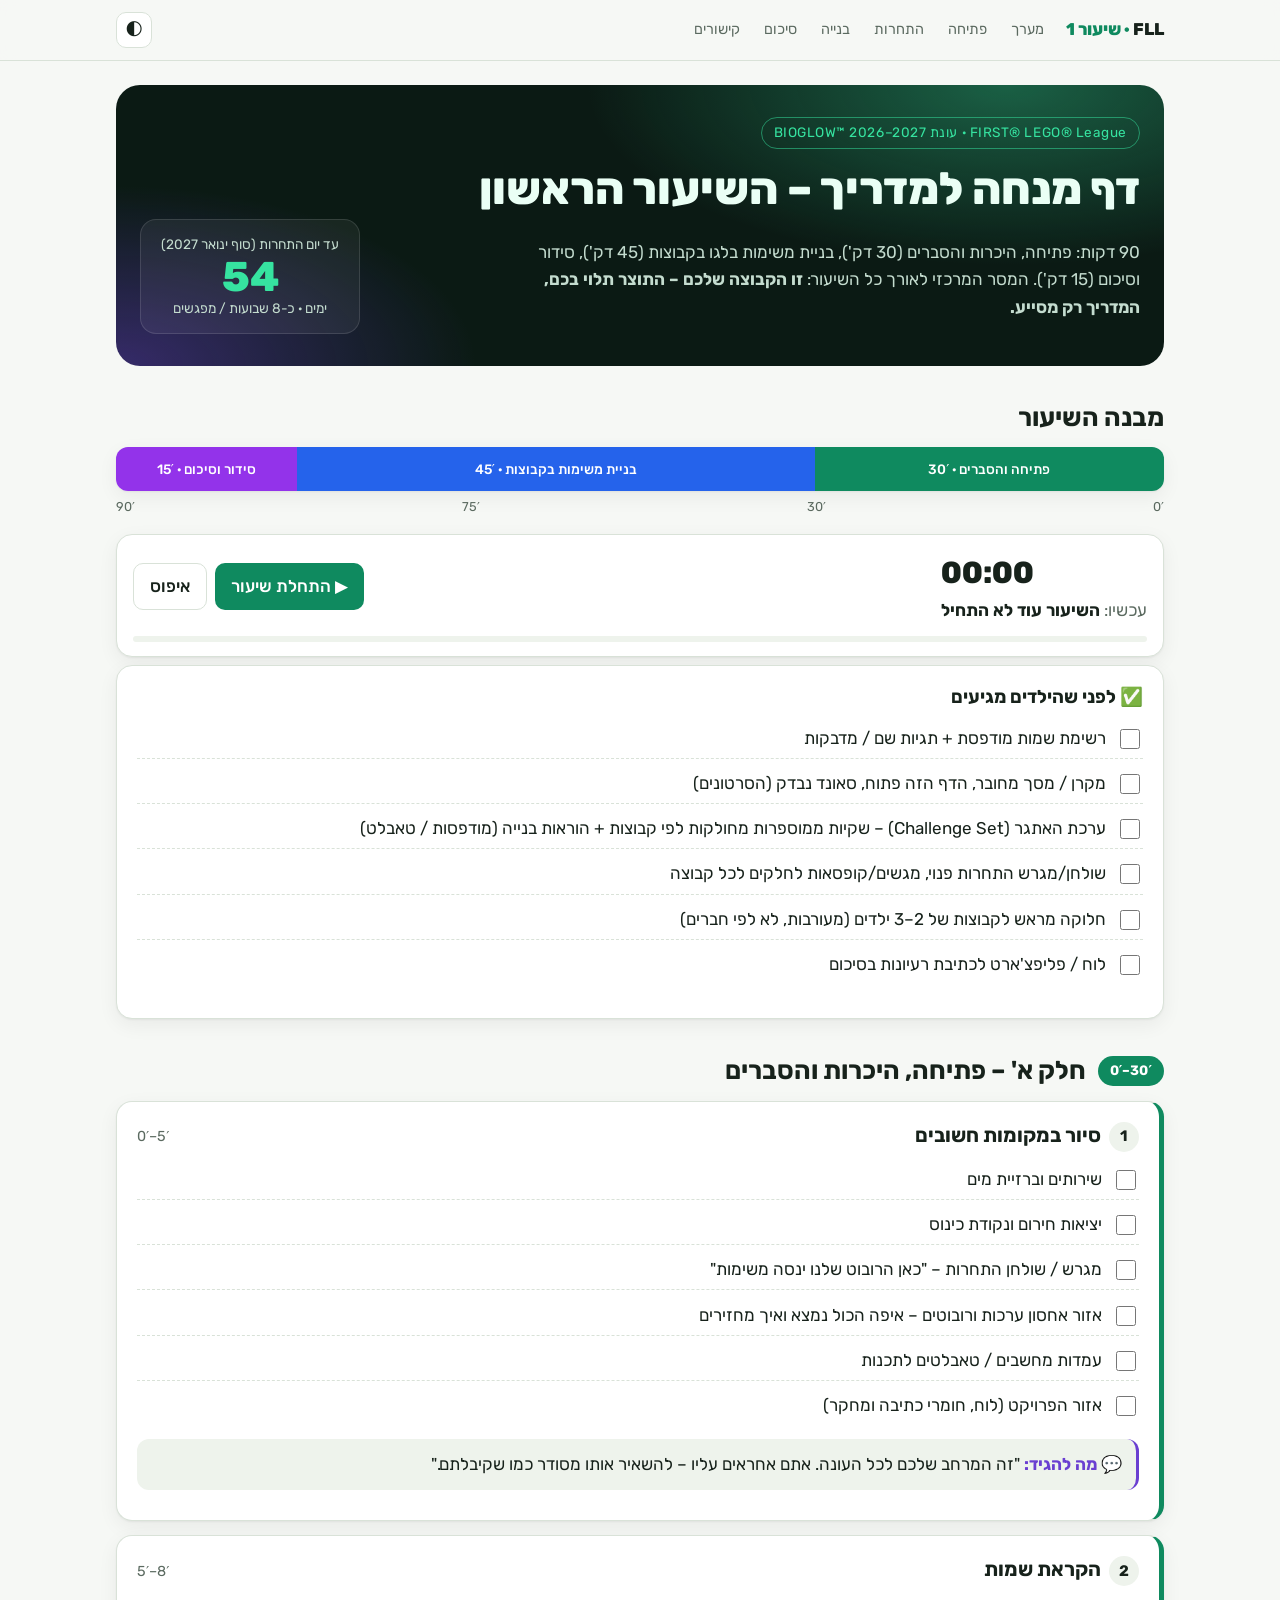
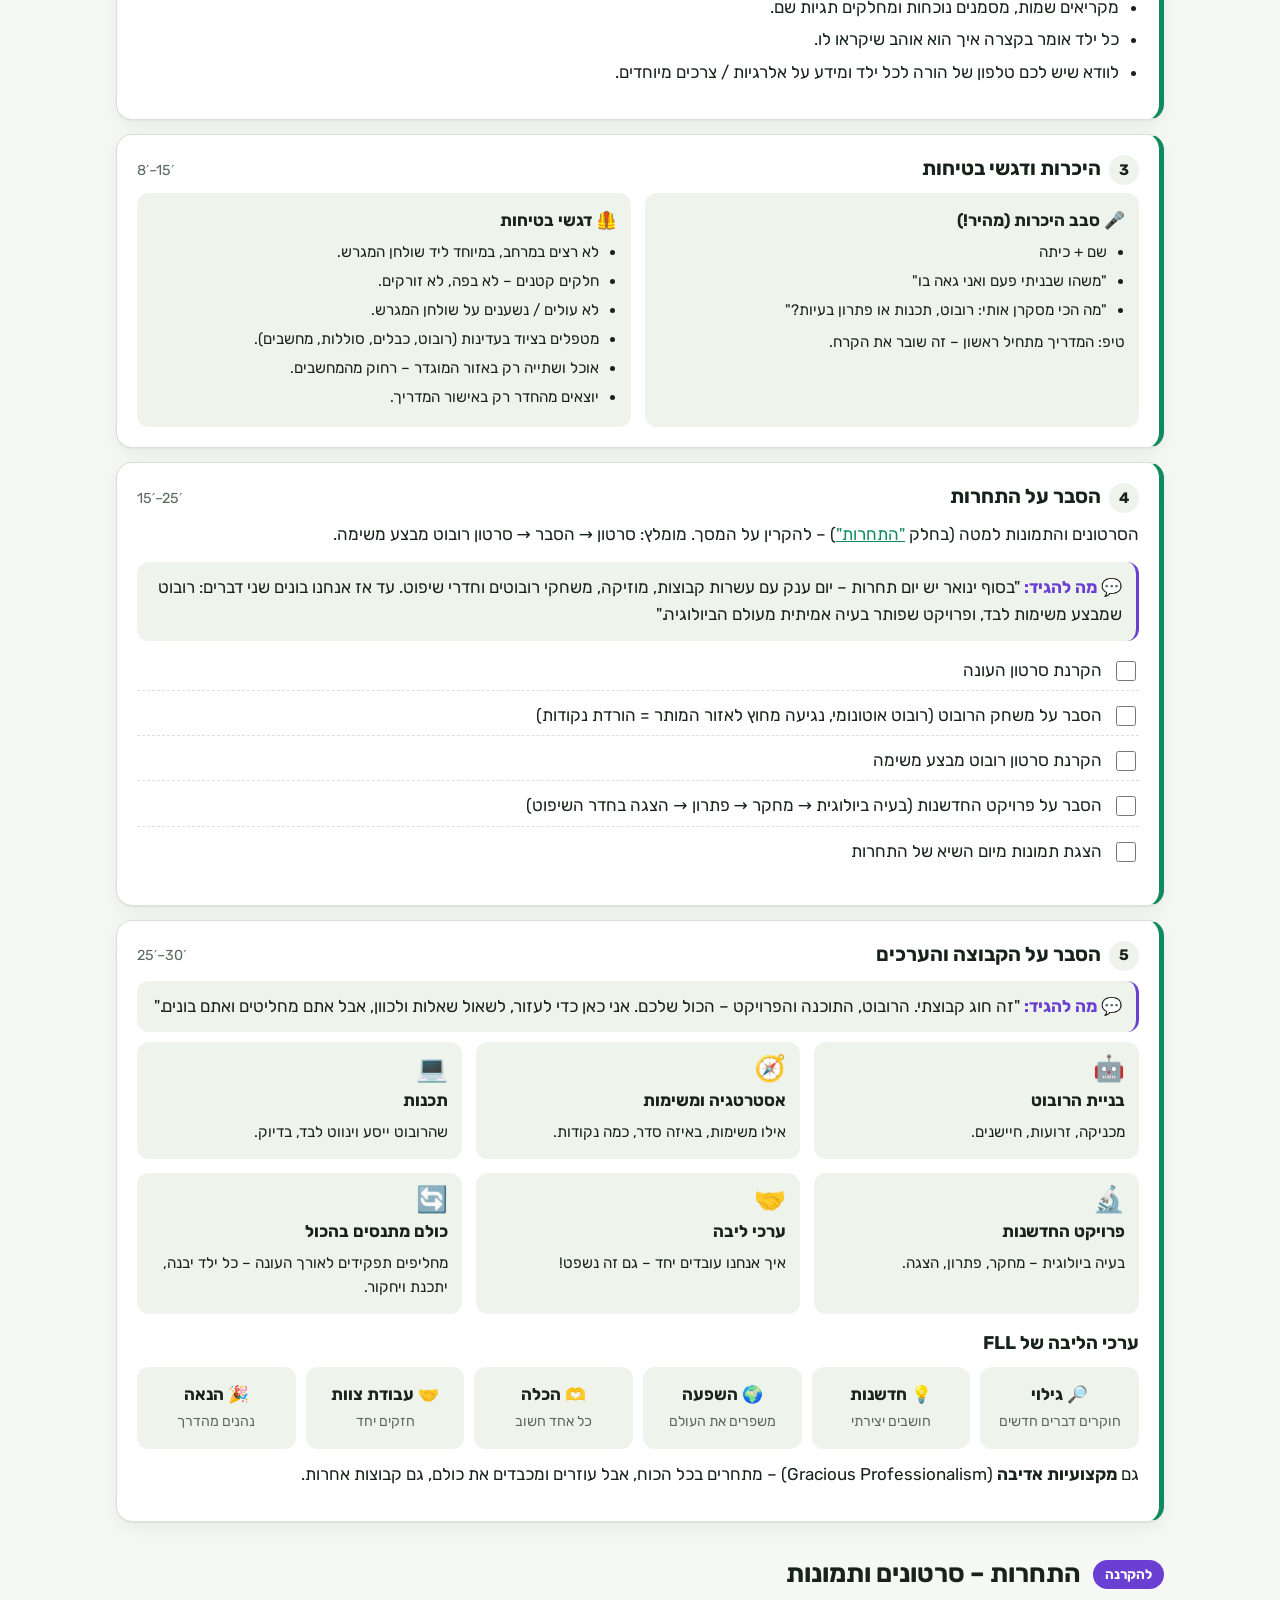
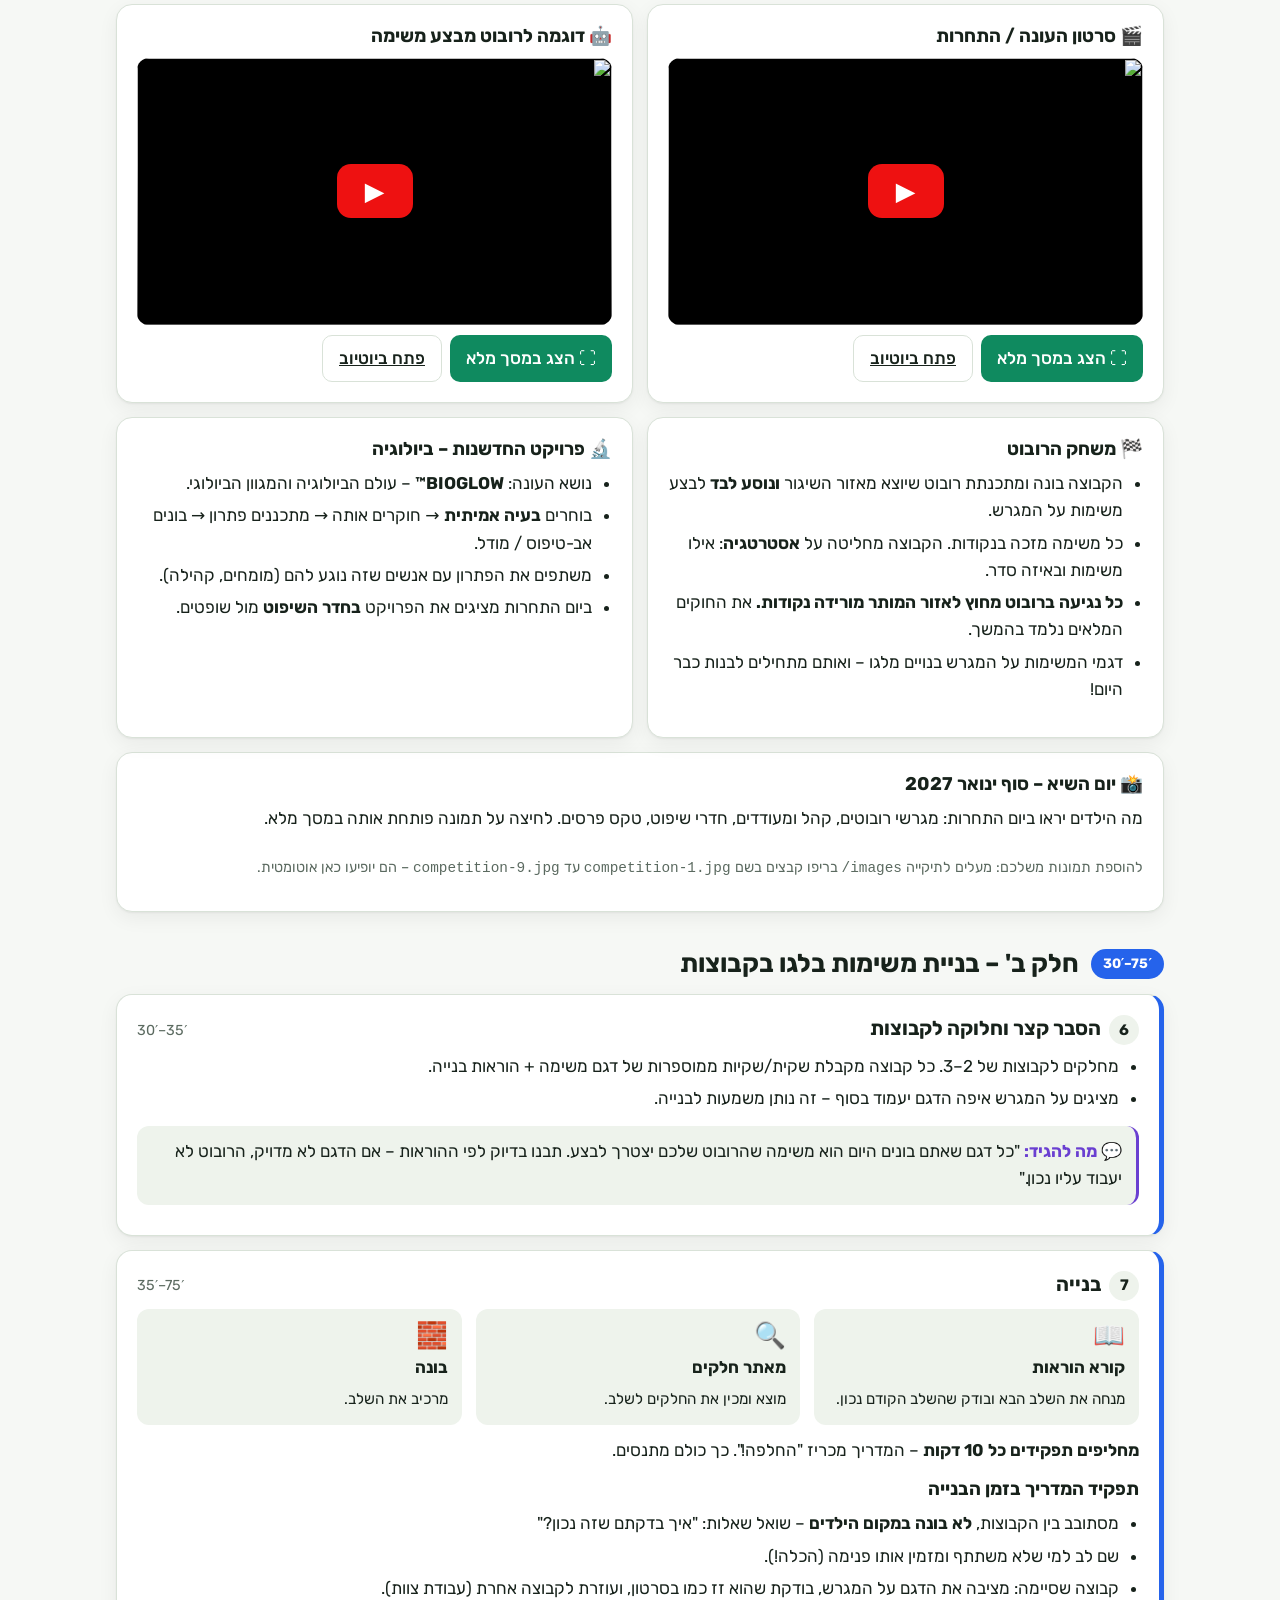
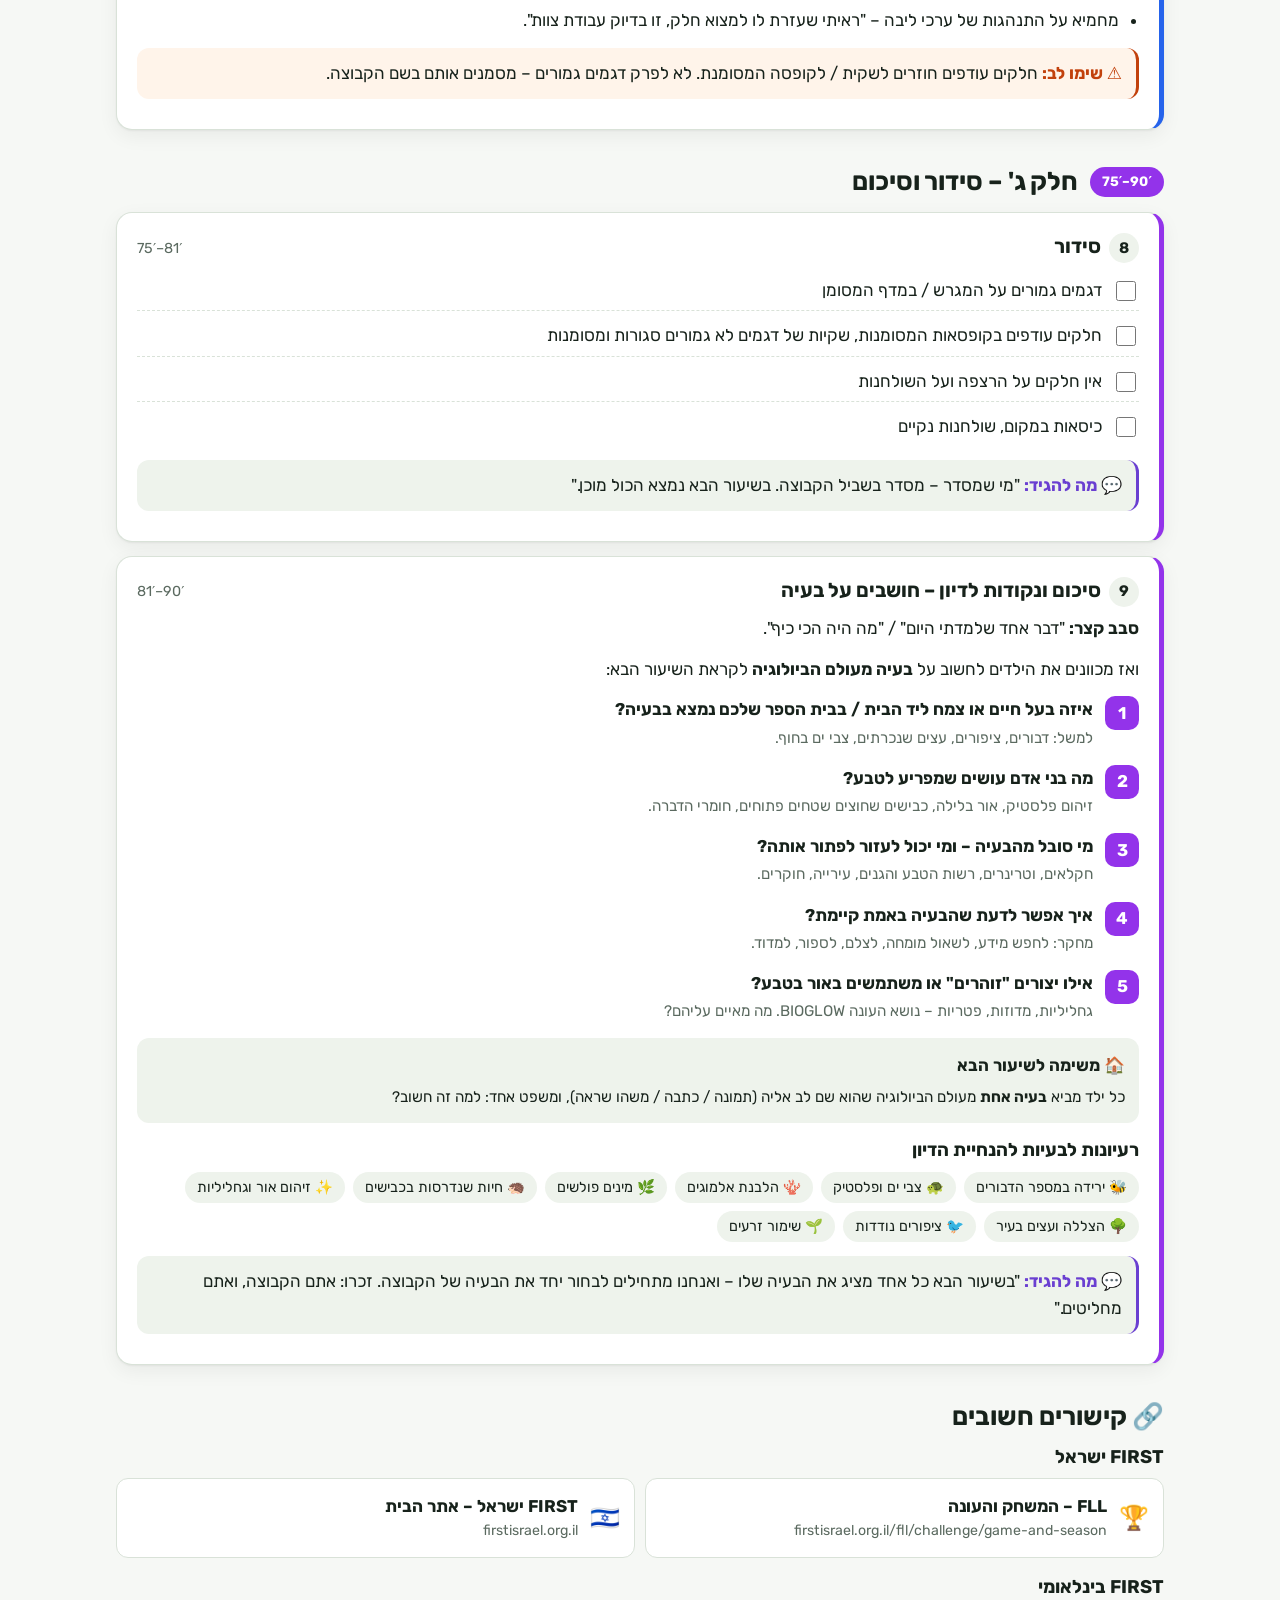
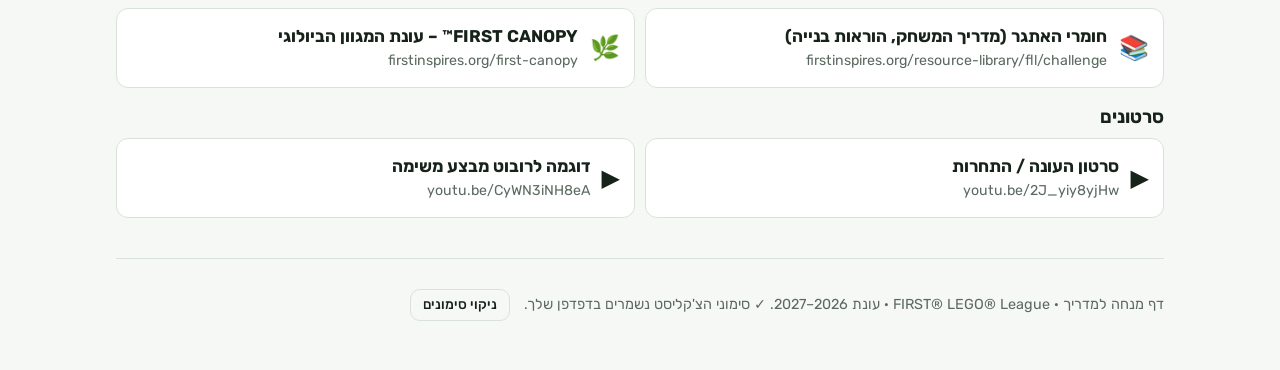
==== fll/index.html @ 1589bee2 "ייבוא fll-course לתיקייה fll/ (כולל ההיסטוריה)" ====
<!doctype html>
<html lang="he" dir="rtl">
<head>
<meta charset="utf-8">
<meta name="viewport" content="width=device-width, initial-scale=1">
<title>FLL – שיעור ראשון</title>
<meta name="description" content="דף מנחה למדריך לשיעור הראשון עם קבוצת FIRST LEGO League – עונת BIOGLOW">
<link rel="preconnect" href="https://fonts.googleapis.com">
<link rel="preconnect" href="https://fonts.gstatic.com" crossorigin>
<link href="https://fonts.googleapis.com/css2?family=Rubik:wght@400;500;700;800&display=swap" rel="stylesheet">
<style>
  :root {
    --bg: #f6f8f5;
    --surface: #ffffff;
    --surface-2: #eef3ec;
    --text: #17221b;
    --muted: #5b6a60;
    --line: #d9e2d8;
    --accent: #0f8a5f;
    --accent-2: #6a3fd1;
    --glow: #36e3a0;
    --warn: #c2410c;
    --warn-bg: #fff4ea;
    --s1: #0f8a5f;   /* פתיחה */
    --s2: #2563eb;   /* בנייה */
    --s3: #9333ea;   /* סיכום */
    --shadow: 0 1px 2px rgba(0,0,0,.05), 0 6px 20px rgba(0,0,0,.06);
    --radius: 16px;
  }
  @media (prefers-color-scheme: dark) {
    :root:not([data-theme="light"]) {
      --bg: #0d1411; --surface: #141d18; --surface-2: #1b2620; --text: #e7efe9;
      --muted: #9fb0a5; --line: #26332c; --accent: #34d399; --accent-2: #a78bfa;
      --warn: #fb923c; --warn-bg: #2a1b10; --s1: #34d399; --s2: #60a5fa; --s3: #c084fc;
      --shadow: 0 1px 2px rgba(0,0,0,.4), 0 6px 20px rgba(0,0,0,.3);
    }
  }
  :root[data-theme="dark"] {
    --bg: #0d1411; --surface: #141d18; --surface-2: #1b2620; --text: #e7efe9;
    --muted: #9fb0a5; --line: #26332c; --accent: #34d399; --accent-2: #a78bfa;
    --warn: #fb923c; --warn-bg: #2a1b10; --s1: #34d399; --s2: #60a5fa; --s3: #c084fc;
    --shadow: 0 1px 2px rgba(0,0,0,.4), 0 6px 20px rgba(0,0,0,.3);
  }

  * { box-sizing: border-box; }
  html { scroll-behavior: smooth; scroll-padding-top: 76px; }
  body {
    margin: 0; background: var(--bg); color: var(--text);
    font-family: "Rubik", system-ui, -apple-system, "Segoe UI", Arial, sans-serif;
    font-size: 17px; line-height: 1.6;
  }
  a { color: var(--accent); }
  h1, h2, h3 { line-height: 1.25; margin: 0 0 .5em; }
  h2 { font-size: 1.6rem; }
  h3 { font-size: 1.15rem; }
  p { margin: 0 0 .8em; }
  ul { margin: 0 0 .8em; padding-inline-start: 1.2em; }
  li { margin-bottom: .3em; }

  .wrap { max-width: 1080px; margin: 0 auto; padding: 0 16px; }

  /* top bar */
  .topbar {
    position: sticky; top: 0; z-index: 20; background: color-mix(in srgb, var(--bg) 88%, transparent);
    backdrop-filter: blur(8px); border-bottom: 1px solid var(--line);
  }
  .topbar .wrap { display: flex; align-items: center; gap: 12px; height: 60px; }
  .brand { font-weight: 800; white-space: nowrap; }
  .brand span { color: var(--accent); }
  .nav { display: flex; gap: 4px; overflow-x: auto; flex: 1; scrollbar-width: none; }
  .nav::-webkit-scrollbar { display: none; }
  .nav a {
    text-decoration: none; color: var(--muted); padding: 6px 10px; border-radius: 999px;
    font-size: .9rem; white-space: nowrap;
  }
  .nav a:hover { background: var(--surface-2); color: var(--text); }
  .icon-btn {
    border: 1px solid var(--line); background: var(--surface); color: var(--text);
    border-radius: 10px; height: 36px; min-width: 36px; cursor: pointer; font: inherit;
  }

  /* hero */
  .hero {
    margin: 24px 0; padding: 32px 24px; border-radius: 24px; color: #eafff5;
    background:
      radial-gradient(700px 300px at 85% 0%, rgba(54,227,160,.35), transparent 60%),
      radial-gradient(600px 300px at 0% 100%, rgba(106,63,209,.45), transparent 60%),
      #0b1a14;
    position: relative; overflow: hidden;
  }
  .hero h1 { font-size: clamp(1.8rem, 5vw, 2.8rem); font-weight: 800; }
  .hero .tag {
    display: inline-block; font-size: .85rem; letter-spacing: .04em; padding: 4px 12px;
    border: 1px solid rgba(54,227,160,.5); border-radius: 999px; color: var(--glow); margin-bottom: 12px;
  }
  .hero p { color: #c4dccf; max-width: 640px; }
  .hero-grid { display: grid; grid-template-columns: 1fr auto; gap: 24px; align-items: end; }
  .countdown {
    background: rgba(255,255,255,.06); border: 1px solid rgba(255,255,255,.12); border-radius: 16px;
    padding: 14px 18px; text-align: center; min-width: 220px;
  }
  .countdown .num { font-size: 2.6rem; font-weight: 800; color: var(--glow); line-height: 1; }
  .countdown .lbl { font-size: .85rem; color: #c4dccf; }
  @media (max-width: 720px) { .hero-grid { grid-template-columns: 1fr; } .countdown { min-width: 0; } }

  /* timeline bar */
  .timeline { display: flex; height: 44px; border-radius: 12px; overflow: hidden; margin: 8px 0 6px; box-shadow: var(--shadow); }
  .timeline a {
    display: flex; align-items: center; justify-content: center; color: #fff; text-decoration: none;
    font-size: .85rem; font-weight: 500; padding: 0 6px; text-align: center; line-height: 1.2;
  }
  .timeline .t1 { flex: 30; background: var(--s1); }
  .timeline .t2 { flex: 45; background: var(--s2); }
  .timeline .t3 { flex: 15; background: var(--s3); }
  :root[data-theme="dark"] .timeline a, :root:not([data-theme="light"]) .timeline a { color: #fff; }
  @media (prefers-color-scheme: dark) { :root:not([data-theme="light"]) .timeline a { color: #0d1411; } }
  :root[data-theme="dark"] .timeline a { color: #0d1411; }
  .ticks { display: flex; justify-content: space-between; color: var(--muted); font-size: .8rem; direction: rtl; }

  /* lesson clock */
  .clock {
    display: flex; flex-wrap: wrap; gap: 12px; align-items: center; justify-content: space-between;
    background: var(--surface); border: 1px solid var(--line); border-radius: var(--radius);
    padding: 14px 16px; margin: 16px 0 8px; box-shadow: var(--shadow);
  }
  .clock .time { font-variant-numeric: tabular-nums; font-size: 1.9rem; font-weight: 800; direction: ltr; }
  .clock .now { color: var(--muted); }
  .clock .now b { color: var(--text); }
  .btn {
    border: 0; border-radius: 10px; padding: 9px 16px; font: inherit; font-weight: 500; cursor: pointer;
    background: var(--accent); color: #fff;
  }
  @media (prefers-color-scheme: dark) { :root:not([data-theme="light"]) .btn { color: #0d1411; } }
  :root[data-theme="dark"] .btn { color: #0d1411; }
  .btn.ghost { background: transparent; color: var(--text); border: 1px solid var(--line); }
  .progress { height: 6px; background: var(--surface-2); border-radius: 99px; overflow: hidden; width: 100%; }
  .progress > div { height: 100%; width: 0; background: linear-gradient(90deg, var(--s3), var(--s2), var(--s1)); transition: width .5s; }

  /* sections */
  section.block { margin: 36px 0; }
  .phase-head { display: flex; align-items: center; gap: 12px; margin-bottom: 14px; flex-wrap: wrap; }
  .phase-head .pill {
    font-weight: 700; font-size: .85rem; padding: 4px 12px; border-radius: 999px; color: #fff; direction: ltr;
  }
  @media (prefers-color-scheme: dark) { :root:not([data-theme="light"]) .phase-head .pill { color: #0d1411; } }
  :root[data-theme="dark"] .phase-head .pill { color: #0d1411; }
  .phase-head h2 { margin: 0; }

  .card {
    background: var(--surface); border: 1px solid var(--line); border-radius: var(--radius);
    padding: 20px; box-shadow: var(--shadow); margin-bottom: 14px;
  }
  .step { border-inline-start: 5px solid var(--s1); }
  .step.build { border-inline-start-color: var(--s2); }
  .step.wrapup { border-inline-start-color: var(--s3); }
  .step-head { display: flex; gap: 12px; align-items: baseline; justify-content: space-between; flex-wrap: wrap; margin-bottom: 8px; }
  .step-head h3 { margin: 0; font-size: 1.25rem; }
  .step-num {
    display: inline-flex; width: 30px; height: 30px; border-radius: 50%; align-items: center; justify-content: center;
    background: var(--surface-2); font-weight: 700; margin-inline-end: 8px; font-size: .95rem;
  }
  .when { color: var(--muted); font-size: .9rem; white-space: nowrap; direction: ltr; }
  .say {
    background: var(--surface-2); border-radius: 12px; padding: 12px 14px; margin: 10px 0;
    border-inline-start: 3px solid var(--accent-2);
  }
  .say::before { content: "💬 מה להגיד: "; font-weight: 700; color: var(--accent-2); }
  .warn {
    background: var(--warn-bg); border-radius: 12px; padding: 12px 14px; margin: 10px 0;
    border-inline-start: 3px solid var(--warn);
  }
  .warn strong { color: var(--warn); }

  /* checklist */
  .check { list-style: none; padding: 0; }
  .check li { display: flex; gap: 10px; align-items: flex-start; padding: 6px 0; border-bottom: 1px dashed var(--line); }
  .check li:last-child { border-bottom: 0; }
  .check input { width: 20px; height: 20px; margin-top: 4px; accent-color: var(--accent); flex-shrink: 0; cursor: pointer; }
  .check label { cursor: pointer; }
  .check input:checked + label { color: var(--muted); text-decoration: line-through; }

  .grid2 { display: grid; grid-template-columns: repeat(2, 1fr); gap: 14px; }
  .grid3 { display: grid; grid-template-columns: repeat(3, 1fr); gap: 14px; }
  @media (max-width: 820px) { .grid3 { grid-template-columns: repeat(2, 1fr); } }
  @media (max-width: 620px) { .grid2, .grid3 { grid-template-columns: 1fr; } }

  .mini { background: var(--surface-2); border-radius: 12px; padding: 14px; }
  .mini h4 { margin: 0 0 6px; font-size: 1.05rem; }
  .mini p, .mini ul { margin: 0; font-size: .95rem; }
  .emoji { font-size: 1.6rem; line-height: 1; display: block; margin-bottom: 6px; }

  /* values */
  .values { display: grid; grid-template-columns: repeat(6, 1fr); gap: 10px; margin: 12px 0; }
  @media (max-width: 820px) { .values { grid-template-columns: repeat(3, 1fr); } }
  .value { text-align: center; padding: 14px 8px; border-radius: 12px; background: var(--surface-2); }
  .value b { display: block; font-size: 1.05rem; }
  .value small { color: var(--muted); }

  /* videos */
  .video { position: relative; aspect-ratio: 16/9; border-radius: 12px; overflow: hidden; background: #000; }
  .video iframe, .video img { position: absolute; inset: 0; width: 100%; height: 100%; border: 0; object-fit: cover; }
  .video .play {
    position: absolute; inset: 0; display: flex; align-items: center; justify-content: center; cursor: pointer;
    background: linear-gradient(transparent 40%, rgba(0,0,0,.55)); border: 0; width: 100%; color: #fff; font: inherit;
  }
  .video .play span {
    width: 76px; height: 54px; border-radius: 14px; background: #e11; display: flex; align-items: center; justify-content: center; font-size: 1.6rem;
  }
  .video-actions { display: flex; gap: 8px; margin-top: 10px; flex-wrap: wrap; }

  /* presenter overlay */
  .stage {
    position: fixed; inset: 0; background: #000; z-index: 100; display: none; align-items: center; justify-content: center; flex-direction: column;
  }
  .stage.open { display: flex; }
  .stage .frame { width: min(96vw, calc(90vh * 16 / 9)); aspect-ratio: 16/9; }
  .stage .frame iframe { width: 100%; height: 100%; border: 0; }
  .stage .close {
    position: absolute; top: 14px; left: 14px; background: rgba(255,255,255,.15); color: #fff; border: 0;
    border-radius: 999px; padding: 8px 16px; font: inherit; cursor: pointer;
  }
  .stage .frame img { width: 100%; height: 100%; object-fit: contain; }

  /* gallery */
  .gallery { display: grid; grid-template-columns: repeat(3, 1fr); gap: 10px; }
  @media (max-width: 620px) { .gallery { grid-template-columns: repeat(2, 1fr); } }
  .gallery figure { margin: 0; border-radius: 12px; overflow: hidden; background: var(--surface-2); cursor: zoom-in; position: relative; aspect-ratio: 4/3; }
  .gallery img { width: 100%; height: 100%; object-fit: cover; display: block; }
  .gallery figcaption {
    position: absolute; bottom: 0; inset-inline: 0; padding: 8px 10px; font-size: .85rem; color: #fff;
    background: linear-gradient(transparent, rgba(0,0,0,.7));
  }

  /* links */
  .links { display: grid; grid-template-columns: repeat(2, 1fr); gap: 10px; }
  @media (max-width: 620px) { .links { grid-template-columns: 1fr; } }
  .link {
    display: flex; gap: 12px; align-items: center; padding: 14px; border-radius: 12px; text-decoration: none;
    background: var(--surface); border: 1px solid var(--line); color: var(--text);
  }
  .link:hover { border-color: var(--accent); }
  .link .ico { font-size: 1.5rem; }
  .link small { display: block; color: var(--muted); direction: ltr; text-align: right; word-break: break-all; }

  /* discussion */
  .q { counter-increment: q; position: relative; padding-inline-start: 46px; margin-bottom: 14px; }
  .q::before {
    content: counter(q); position: absolute; inset-inline-start: 0; top: 0; width: 34px; height: 34px; border-radius: 10px;
    background: var(--s3); color: #fff; display: flex; align-items: center; justify-content: center; font-weight: 700;
  }
  @media (prefers-color-scheme: dark) { :root:not([data-theme="light"]) .q::before { color: #0d1411; } }
  :root[data-theme="dark"] .q::before { color: #0d1411; }
  .qs { counter-reset: q; }
  .q b { display: block; }
  .q span { color: var(--muted); font-size: .95rem; }

  .chips { display: flex; flex-wrap: wrap; gap: 8px; margin-top: 8px; }
  .chip { background: var(--surface-2); border-radius: 999px; padding: 4px 12px; font-size: .9rem; }

  footer { color: var(--muted); font-size: .9rem; padding: 30px 0 50px; border-top: 1px solid var(--line); margin-top: 40px; }

  @media print {
    .topbar, .clock, .video-actions, .stage, .icon-btn { display: none !important; }
    .card { box-shadow: none; break-inside: avoid; }
    body { background: #fff; }
  }
</style>
</head>
<body>

<header class="topbar">
  <div class="wrap">
    <div class="brand">FLL <span>· שיעור 1</span></div>
    <nav class="nav" aria-label="ניווט">
      <a href="#plan">מערך</a>
      <a href="#opening">פתיחה</a>
      <a href="#competition">התחרות</a>
      <a href="#build">בנייה</a>
      <a href="#wrapup">סיכום</a>
      <a href="#links">קישורים</a>
    </nav>
    <button class="icon-btn" id="themeBtn" title="מצב תצוגה" aria-label="החלפת מצב תצוגה">🌓</button>
  </div>
</header>

<main class="wrap">

  <!-- HERO -->
  <div class="hero">
    <div class="hero-grid">
      <div>
        <div class="tag">FIRST® LEGO® League · עונת BIOGLOW™ 2026–2027</div>
        <h1>דף מנחה למדריך – השיעור הראשון</h1>
        <p>90 דקות: פתיחה, היכרות והסברים (30 דק'), בניית משימות בלגו בקבוצות (45 דק'), סידור וסיכום (15 דק').
           המסר המרכזי לאורך כל השיעור: <b>זו הקבוצה שלכם – התוצר תלוי בכם, המדריך רק מסייע.</b></p>
      </div>
      <div class="countdown" aria-live="polite">
        <div class="lbl">עד יום התחרות (סוף ינואר 2027)</div>
        <div class="num" id="daysLeft">–</div>
        <div class="lbl" id="weeksLeft">ימים</div>
      </div>
    </div>
  </div>

  <!-- PLAN -->
  <section id="plan" class="block">
    <h2>מבנה השיעור</h2>
    <div class="timeline" role="list">
      <a class="t1" href="#opening" role="listitem">פתיחה והסברים · 30′</a>
      <a class="t2" href="#build" role="listitem">בניית משימות בקבוצות · 45′</a>
      <a class="t3" href="#wrapup" role="listitem">סידור וסיכום · 15′</a>
    </div>
    <div class="ticks"><span>0′</span><span>30′</span><span>75′</span><span>90′</span></div>

    <div class="clock">
      <div>
        <div class="time" id="clock">00:00</div>
        <div class="now">עכשיו: <b id="nowStep">השיעור עוד לא התחיל</b></div>
      </div>
      <div style="display:flex; gap:8px; flex-wrap:wrap;">
        <button class="btn" id="startBtn">▶ התחלת שיעור</button>
        <button class="btn ghost" id="resetBtn">איפוס</button>
      </div>
      <div class="progress"><div id="bar"></div></div>
    </div>

    <div class="card">
      <h3>✅ לפני שהילדים מגיעים</h3>
      <ul class="check" data-store="prep">
        <li><input type="checkbox" id="p1"><label for="p1">רשימת שמות מודפסת + תגיות שם / מדבקות</label></li>
        <li><input type="checkbox" id="p2"><label for="p2">מקרן / מסך מחובר, הדף הזה פתוח, סאונד נבדק (הסרטונים)</label></li>
        <li><input type="checkbox" id="p3"><label for="p3">ערכת האתגר (Challenge Set) – שקיות ממוספרות מחולקות לפי קבוצות + הוראות בנייה (מודפסות / טאבלט)</label></li>
        <li><input type="checkbox" id="p4"><label for="p4">שולחן/מגרש התחרות פנוי, מגשים/קופסאות לחלקים לכל קבוצה</label></li>
        <li><input type="checkbox" id="p5"><label for="p5">חלוקה מראש לקבוצות של 2–3 ילדים (מעורבות, לא לפי חברים)</label></li>
        <li><input type="checkbox" id="p6"><label for="p6">לוח / פליפצ'ארט לכתיבת רעיונות בסיכום</label></li>
      </ul>
    </div>
  </section>

  <!-- PHASE 1 -->
  <section id="opening" class="block">
    <div class="phase-head">
      <span class="pill" style="background:var(--s1)">0′–30′</span>
      <h2>חלק א' – פתיחה, היכרות והסברים</h2>
    </div>

    <article class="card step" id="s-tour">
      <div class="step-head">
        <h3><span class="step-num">1</span>סיור במקומות חשובים</h3>
        <span class="when">0′–5′</span>
      </div>
      <ul class="check" data-store="tour">
        <li><input type="checkbox" id="t1"><label for="t1">שירותים וברזיית מים</label></li>
        <li><input type="checkbox" id="t2"><label for="t2">יציאות חירום ונקודת כינוס</label></li>
        <li><input type="checkbox" id="t3"><label for="t3">מגרש / שולחן התחרות – "כאן הרובוט שלנו ינסה משימות"</label></li>
        <li><input type="checkbox" id="t4"><label for="t4">אזור אחסון ערכות ורובוטים – איפה הכול נמצא ואיך מחזירים</label></li>
        <li><input type="checkbox" id="t5"><label for="t5">עמדות מחשבים / טאבלטים לתכנות</label></li>
        <li><input type="checkbox" id="t6"><label for="t6">אזור הפרויקט (לוח, חומרי כתיבה ומחקר)</label></li>
      </ul>
      <div class="say">"זה המרחב שלכם לכל העונה. אתם אחראים עליו – להשאיר אותו מסודר כמו שקיבלתם."</div>
    </article>

    <article class="card step" id="s-names">
      <div class="step-head">
        <h3><span class="step-num">2</span>הקראת שמות</h3>
        <span class="when">5′–8′</span>
      </div>
      <ul>
        <li>מקריאים שמות, מסמנים נוכחות ומחלקים תגיות שם.</li>
        <li>כל ילד אומר בקצרה איך הוא אוהב שיקראו לו.</li>
        <li>לוודא שיש לכם טלפון של הורה לכל ילד ומידע על אלרגיות / צרכים מיוחדים.</li>
      </ul>
    </article>

    <article class="card step" id="s-intro">
      <div class="step-head">
        <h3><span class="step-num">3</span>היכרות ודגשי בטיחות</h3>
        <span class="when">8′–15′</span>
      </div>
      <div class="grid2">
        <div class="mini">
          <h4>🎤 סבב היכרות (מהיר!)</h4>
          <ul>
            <li>שם + כיתה</li>
            <li>"משהו שבניתי פעם ואני גאה בו"</li>
            <li>"מה הכי מסקרן אותי: רובוט, תכנות או פתרון בעיות?"</li>
          </ul>
          <p style="margin-top:8px">טיפ: המדריך מתחיל ראשון – זה שובר את הקרח.</p>
        </div>
        <div class="mini">
          <h4>🦺 דגשי בטיחות</h4>
          <ul>
            <li>לא רצים במרחב, במיוחד ליד שולחן המגרש.</li>
            <li>חלקים קטנים – לא בפה, לא זורקים.</li>
            <li>לא עולים / נשענים על שולחן המגרש.</li>
            <li>מטפלים בציוד בעדינות (רובוט, כבלים, סוללות, מחשבים).</li>
            <li>אוכל ושתייה רק באזור המוגדר – רחוק מהמחשבים.</li>
            <li>יוצאים מהחדר רק באישור המדריך.</li>
          </ul>
        </div>
      </div>
    </article>

    <article class="card step" id="s-competition">
      <div class="step-head">
        <h3><span class="step-num">4</span>הסבר על התחרות</h3>
        <span class="when">15′–25′</span>
      </div>
      <p>הסרטונים והתמונות למטה (בחלק <a href="#competition">"התחרות"</a>) – להקרין על המסך. מומלץ: סרטון → הסבר → סרטון רובוט מבצע משימה.</p>
      <div class="say">"בסוף ינואר יש יום תחרות – יום ענק עם עשרות קבוצות, מוזיקה, משחקי רובוטים וחדרי שיפוט. עד אז אנחנו בונים שני דברים: רובוט שמבצע משימות לבד, ופרויקט שפותר בעיה אמיתית מעולם הביולוגיה."</div>
      <ul class="check" data-store="comp">
        <li><input type="checkbox" id="c1"><label for="c1">הקרנת סרטון העונה</label></li>
        <li><input type="checkbox" id="c2"><label for="c2">הסבר על משחק הרובוט (רובוט אוטונומי, נגיעה מחוץ לאזור המותר = הורדת נקודות)</label></li>
        <li><input type="checkbox" id="c3"><label for="c3">הקרנת סרטון רובוט מבצע משימה</label></li>
        <li><input type="checkbox" id="c4"><label for="c4">הסבר על פרויקט החדשנות (בעיה ביולוגית → מחקר → פתרון → הצגה בחדר השיפוט)</label></li>
        <li><input type="checkbox" id="c5"><label for="c5">הצגת תמונות מיום השיא של התחרות</label></li>
      </ul>
    </article>

    <article class="card step" id="s-team">
      <div class="step-head">
        <h3><span class="step-num">5</span>הסבר על הקבוצה והערכים</h3>
        <span class="when">25′–30′</span>
      </div>
      <div class="say">"זה חוג קבוצתי. הרובוט, התוכנה והפרויקט – הכול שלכם. אני כאן כדי לעזור, לשאול שאלות ולכוון, אבל אתם מחליטים ואתם בונים."</div>
      <div class="grid3">
        <div class="mini"><span class="emoji">🤖</span><h4>בניית הרובוט</h4><p>מכניקה, זרועות, חיישנים.</p></div>
        <div class="mini"><span class="emoji">🧭</span><h4>אסטרטגיה ומשימות</h4><p>אילו משימות, באיזה סדר, כמה נקודות.</p></div>
        <div class="mini"><span class="emoji">💻</span><h4>תכנות</h4><p>שהרובוט ייסע וינווט לבד, בדיוק.</p></div>
        <div class="mini"><span class="emoji">🔬</span><h4>פרויקט החדשנות</h4><p>בעיה ביולוגית – מחקר, פתרון, הצגה.</p></div>
        <div class="mini"><span class="emoji">🤝</span><h4>ערכי ליבה</h4><p>איך אנחנו עובדים יחד – גם זה נשפט!</p></div>
        <div class="mini"><span class="emoji">🔄</span><h4>כולם מתנסים בהכול</h4><p>מחליפים תפקידים לאורך העונה – כל ילד יבנה, יתכנת ויחקור.</p></div>
      </div>
      <h3 style="margin-top:18px">ערכי הליבה של FLL</h3>
      <div class="values">
        <div class="value"><b>🔎 גילוי</b><small>חוקרים דברים חדשים</small></div>
        <div class="value"><b>💡 חדשנות</b><small>חושבים יצירתי</small></div>
        <div class="value"><b>🌍 השפעה</b><small>משפרים את העולם</small></div>
        <div class="value"><b>🫶 הכלה</b><small>כל אחד חשוב</small></div>
        <div class="value"><b>🤝 עבודת צוות</b><small>חזקים יחד</small></div>
        <div class="value"><b>🎉 הנאה</b><small>נהנים מהדרך</small></div>
      </div>
      <p>גם <b>מקצועיות אדיבה</b> (Gracious Professionalism) – מתחרים בכל הכוח, אבל עוזרים ומכבדים את כולם, גם קבוצות אחרות.</p>
    </article>
  </section>

  <!-- COMPETITION MEDIA -->
  <section id="competition" class="block">
    <div class="phase-head">
      <span class="pill" style="background:var(--accent-2)">להקרנה</span>
      <h2>התחרות – סרטונים ותמונות</h2>
    </div>

    <div class="grid2">
      <div class="card">
        <h3>🎬 סרטון העונה / התחרות</h3>
        <div class="video" data-yt="2J_yiy8yjHw"></div>
        <div class="video-actions">
          <button class="btn" data-present="2J_yiy8yjHw">⛶ הצג במסך מלא</button>
          <a class="btn ghost" href="https://youtu.be/2J_yiy8yjHw" target="_blank" rel="noopener">פתח ביוטיוב</a>
        </div>
      </div>
      <div class="card">
        <h3>🤖 דוגמה לרובוט מבצע משימה</h3>
        <div class="video" data-yt="CyWN3iNH8eA"></div>
        <div class="video-actions">
          <button class="btn" data-present="CyWN3iNH8eA">⛶ הצג במסך מלא</button>
          <a class="btn ghost" href="https://youtu.be/CyWN3iNH8eA" target="_blank" rel="noopener">פתח ביוטיוב</a>
        </div>
      </div>
    </div>

    <div class="grid2">
      <div class="card">
        <h3>🏁 משחק הרובוט</h3>
        <ul>
          <li>הקבוצה בונה ומתכנתת רובוט שיוצא מאזור השיגור <b>ונוסע לבד</b> לבצע משימות על המגרש.</li>
          <li>כל משימה מזכה בנקודות. הקבוצה מחליטה על <b>אסטרטגיה</b>: אילו משימות ובאיזה סדר.</li>
          <li><b>כל נגיעה ברובוט מחוץ לאזור המותר מורידה נקודות.</b> את החוקים המלאים נלמד בהמשך.</li>
          <li>דגמי המשימות על המגרש בנויים מלגו – ואותם מתחילים לבנות כבר היום!</li>
        </ul>
      </div>
      <div class="card">
        <h3>🔬 פרויקט החדשנות – ביולוגיה</h3>
        <ul>
          <li>נושא העונה: <b>BIOGLOW™</b> – עולם הביולוגיה והמגוון הביולוגי.</li>
          <li>בוחרים <b>בעיה אמיתית</b> → חוקרים אותה → מתכננים פתרון → בונים אב-טיפוס / מודל.</li>
          <li>משתפים את הפתרון עם אנשים שזה נוגע להם (מומחים, קהילה).</li>
          <li>ביום התחרות מציגים את הפרויקט <b>בחדר השיפוט</b> מול שופטים.</li>
        </ul>
      </div>
    </div>

    <div class="card">
      <h3>📸 יום השיא – סוף ינואר 2027</h3>
      <p>מה הילדים יראו ביום התחרות: מגרשי רובוטים, קהל ומעודדים, חדרי שיפוט, טקס פרסים. לחיצה על תמונה פותחת אותה במסך מלא.</p>
      <div class="gallery" id="gallery"></div>
      <p id="galleryHint" style="color:var(--muted); font-size:.9rem; margin-top:10px">
        להוספת תמונות משלכם: מעלים לתיקייה <code>images/</code> בריפו קבצים בשם <code>competition-1.jpg</code> עד <code>competition-9.jpg</code> – הם יופיעו כאן אוטומטית.
      </p>
    </div>
  </section>

  <!-- PHASE 2 -->
  <section id="build" class="block">
    <div class="phase-head">
      <span class="pill" style="background:var(--s2)">30′–75′</span>
      <h2>חלק ב' – בניית משימות בלגו בקבוצות</h2>
    </div>

    <article class="card step build">
      <div class="step-head">
        <h3><span class="step-num">6</span>הסבר קצר וחלוקה לקבוצות</h3>
        <span class="when">30′–35′</span>
      </div>
      <ul>
        <li>מחלקים לקבוצות של 2–3. כל קבוצה מקבלת שקית/שקיות ממוספרות של דגם משימה + הוראות בנייה.</li>
        <li>מציגים על המגרש איפה הדגם יעמוד בסוף – זה נותן משמעות לבנייה.</li>
      </ul>
      <div class="say">"כל דגם שאתם בונים היום הוא משימה שהרובוט שלכם יצטרך לבצע. תבנו בדיוק לפי ההוראות – אם הדגם לא מדויק, הרובוט לא יעבוד עליו נכון."</div>
    </article>

    <article class="card step build">
      <div class="step-head">
        <h3><span class="step-num">7</span>בנייה</h3>
        <span class="when">35′–75′</span>
      </div>
      <div class="grid3">
        <div class="mini"><span class="emoji">📖</span><h4>קורא הוראות</h4><p>מנחה את השלב הבא ובודק שהשלב הקודם נכון.</p></div>
        <div class="mini"><span class="emoji">🔍</span><h4>מאתר חלקים</h4><p>מוצא ומכין את החלקים לשלב.</p></div>
        <div class="mini"><span class="emoji">🧱</span><h4>בונה</h4><p>מרכיב את השלב.</p></div>
      </div>
      <p style="margin-top:12px"><b>מחליפים תפקידים כל 10 דקות</b> – המדריך מכריז "החלפה!". כך כולם מתנסים.</p>

      <h3>תפקיד המדריך בזמן הבנייה</h3>
      <ul>
        <li>מסתובב בין הקבוצות, <b>לא בונה במקום הילדים</b> – שואל שאלות: "איך בדקתם שזה נכון?"</li>
        <li>שם לב למי שלא משתתף ומזמין אותו פנימה (הכלה!).</li>
        <li>קבוצה שסיימה: מציבה את הדגם על המגרש, בודקת שהוא זז כמו בסרטון, ועוזרת לקבוצה אחרת (עבודת צוות).</li>
        <li>מחמיא על התנהגות של ערכי ליבה – "ראיתי שעזרת לו למצוא חלק, זו בדיוק עבודת צוות".</li>
      </ul>
      <div class="warn"><strong>⚠ שימו לב:</strong> חלקים עודפים חוזרים לשקית / לקופסה המסומנת. לא לפרק דגמים גמורים – מסמנים אותם בשם הקבוצה.</div>
    </article>
  </section>

  <!-- PHASE 3 -->
  <section id="wrapup" class="block">
    <div class="phase-head">
      <span class="pill" style="background:var(--s3)">75′–90′</span>
      <h2>חלק ג' – סידור וסיכום</h2>
    </div>

    <article class="card step wrapup">
      <div class="step-head">
        <h3><span class="step-num">8</span>סידור</h3>
        <span class="when">75′–81′</span>
      </div>
      <ul class="check" data-store="clean">
        <li><input type="checkbox" id="k1"><label for="k1">דגמים גמורים על המגרש / במדף המסומן</label></li>
        <li><input type="checkbox" id="k2"><label for="k2">חלקים עודפים בקופסאות המסומנות, שקיות של דגמים לא גמורים סגורות ומסומנות</label></li>
        <li><input type="checkbox" id="k3"><label for="k3">אין חלקים על הרצפה ועל השולחנות</label></li>
        <li><input type="checkbox" id="k4"><label for="k4">כיסאות במקום, שולחנות נקיים</label></li>
      </ul>
      <div class="say">"מי שמסדר – מסדר בשביל הקבוצה. בשיעור הבא נמצא הכול מוכן."</div>
    </article>

    <article class="card step wrapup">
      <div class="step-head">
        <h3><span class="step-num">9</span>סיכום ונקודות לדיון – חושבים על בעיה</h3>
        <span class="when">81′–90′</span>
      </div>
      <p><b>סבב קצר:</b> "דבר אחד שלמדתי היום" / "מה היה הכי כיף".</p>
      <p>ואז מכוונים את הילדים לחשוב על <b>בעיה מעולם הביולוגיה</b> לקראת השיעור הבא:</p>

      <div class="qs">
        <div class="q"><b>איזה בעל חיים או צמח ליד הבית / בבית הספר שלכם נמצא בבעיה?</b><span>למשל: דבורים, ציפורים, עצים שנכרתים, צבי ים בחוף.</span></div>
        <div class="q"><b>מה בני אדם עושים שמפריע לטבע?</b><span>זיהום פלסטיק, אור בלילה, כבישים שחוצים שטחים פתוחים, חומרי הדברה.</span></div>
        <div class="q"><b>מי סובל מהבעיה – ומי יכול לעזור לפתור אותה?</b><span>חקלאים, וטרינרים, רשות הטבע והגנים, עירייה, חוקרים.</span></div>
        <div class="q"><b>איך אפשר לדעת שהבעיה באמת קיימת?</b><span>מחקר: לחפש מידע, לשאול מומחה, לצלם, לספור, למדוד.</span></div>
        <div class="q"><b>אילו יצורים "זוהרים" או משתמשים באור בטבע?</b><span>גחליליות, מדוזות, פטריות – נושא העונה BIOGLOW. מה מאיים עליהם?</span></div>
      </div>

      <div class="mini" style="margin-top:8px">
        <h4>🏠 משימה לשיעור הבא</h4>
        <p>כל ילד מביא <b>בעיה אחת</b> מעולם הביולוגיה שהוא שם לב אליה (תמונה / כתבה / משהו שראה), ומשפט אחד: למה זה חשוב?</p>
      </div>

      <h3 style="margin-top:16px">רעיונות לבעיות להנחיית הדיון</h3>
      <div class="chips">
        <span class="chip">🐝 ירידה במספר הדבורים</span>
        <span class="chip">🐢 צבי ים ופלסטיק</span>
        <span class="chip">🪸 הלבנת אלמוגים</span>
        <span class="chip">🌿 מינים פולשים</span>
        <span class="chip">🦔 חיות שנדרסות בכבישים</span>
        <span class="chip">✨ זיהום אור וגחליליות</span>
        <span class="chip">🌳 הצללה ועצים בעיר</span>
        <span class="chip">🐦 ציפורים נודדות</span>
        <span class="chip">🌱 שימור זרעים</span>
      </div>
      <div class="say" style="margin-top:14px">"בשיעור הבא כל אחד מציג את הבעיה שלו – ואנחנו מתחילים לבחור יחד את הבעיה של הקבוצה. זכרו: אתם הקבוצה, ואתם מחליטים."</div>
    </article>
  </section>

  <!-- LINKS -->
  <section id="links" class="block">
    <h2>🔗 קישורים חשובים</h2>
    <h3>FIRST ישראל</h3>
    <div class="links">
      <a class="link" href="https://firstisrael.org.il/fll/challenge/game-and-season" target="_blank" rel="noopener">
        <span class="ico">🏆</span><span><b>FLL – המשחק והעונה</b><small>firstisrael.org.il/fll/challenge/game-and-season</small></span>
      </a>
      <a class="link" href="https://firstisrael.org.il/" target="_blank" rel="noopener">
        <span class="ico">🇮🇱</span><span><b>FIRST ישראל – אתר הבית</b><small>firstisrael.org.il</small></span>
      </a>
    </div>
    <h3 style="margin-top:18px">FIRST בינלאומי</h3>
    <div class="links">
      <a class="link" href="https://www.firstinspires.org/resource-library/fll/challenge/challenge-and-resources" target="_blank" rel="noopener">
        <span class="ico">📚</span><span><b>חומרי האתגר (מדריך המשחק, הוראות בנייה)</b><small>firstinspires.org/resource-library/fll/challenge</small></span>
      </a>
      <a class="link" href="https://www.firstinspires.org/first-canopy" target="_blank" rel="noopener">
        <span class="ico">🌿</span><span><b>FIRST CANOPY™ – עונת המגוון הביולוגי</b><small>firstinspires.org/first-canopy</small></span>
      </a>
    </div>
    <h3 style="margin-top:18px">סרטונים</h3>
    <div class="links">
      <a class="link" href="https://youtu.be/2J_yiy8yjHw" target="_blank" rel="noopener">
        <span class="ico">▶️</span><span><b>סרטון העונה / התחרות</b><small>youtu.be/2J_yiy8yjHw</small></span>
      </a>
      <a class="link" href="https://youtu.be/CyWN3iNH8eA" target="_blank" rel="noopener">
        <span class="ico">▶️</span><span><b>דוגמה לרובוט מבצע משימה</b><small>youtu.be/CyWN3iNH8eA</small></span>
      </a>
    </div>
  </section>

  <footer>
    דף מנחה למדריך · FIRST® LEGO® League · עונת 2026–2027. ✓ סימוני הצ'קליסט נשמרים בדפדפן שלך.
    <button class="btn ghost" id="clearChecks" style="margin-inline-start:10px; padding:4px 12px; font-size:.85rem">ניקוי סימונים</button>
  </footer>
</main>

<div class="stage" id="stage" role="dialog" aria-modal="true" aria-label="הצגה במסך מלא">
  <button class="close" id="stageClose">✕ סגירה (Esc)</button>
  <div class="frame" id="stageFrame"></div>
</div>

<script>
(function () {
  const store = {
    get(k, d) { try { const v = localStorage.getItem(k); return v === null ? d : JSON.parse(v); } catch (e) { return d; } },
    set(k, v) { try { localStorage.setItem(k, JSON.stringify(v)); } catch (e) {} }
  };

  /* theme */
  const root = document.documentElement;
  const savedTheme = store.get('fll-theme', null);
  if (savedTheme) root.setAttribute('data-theme', savedTheme);
  document.getElementById('themeBtn').addEventListener('click', () => {
    const cur = root.getAttribute('data-theme') ||
      (matchMedia('(prefers-color-scheme: dark)').matches ? 'dark' : 'light');
    const next = cur === 'dark' ? 'light' : 'dark';
    root.setAttribute('data-theme', next);
    store.set('fll-theme', next);
  });

  /* countdown to end of January 2027 */
  const target = new Date('2027-01-28T09:00:00+02:00');
  const days = Math.max(0, Math.ceil((target - new Date()) / 86400000));
  document.getElementById('daysLeft').textContent = days;
  document.getElementById('weeksLeft').textContent = 'ימים · כ-' + Math.round(days / 7) + ' שבועות / מפגשים';

  /* checklists */
  const checks = store.get('fll-checks', {});
  document.querySelectorAll('.check input[type=checkbox]').forEach(cb => {
    cb.checked = !!checks[cb.id];
    cb.addEventListener('change', () => { checks[cb.id] = cb.checked; store.set('fll-checks', checks); });
  });
  document.getElementById('clearChecks').addEventListener('click', () => {
    document.querySelectorAll('.check input[type=checkbox]').forEach(cb => cb.checked = false);
    for (const k in checks) delete checks[k];
    store.set('fll-checks', checks);
  });

  /* lesson clock */
  const steps = [
    [0, 5, 'סיור במקומות חשובים', 's-tour'],
    [5, 8, 'הקראת שמות', 's-names'],
    [8, 15, 'היכרות ודגשי בטיחות', 's-intro'],
    [15, 25, 'הסבר על התחרות', 's-competition'],
    [25, 30, 'הסבר על הקבוצה והערכים', 's-team'],
    [30, 35, 'חלוקה לקבוצות', 'build'],
    [35, 75, 'בניית משימות בקבוצות', 'build'],
    [75, 81, 'סידור', 'wrapup'],
    [81, 90, 'סיכום ונקודות לדיון', 'wrapup']
  ];
  const clockEl = document.getElementById('clock');
  const nowEl = document.getElementById('nowStep');
  const bar = document.getElementById('bar');
  const startBtn = document.getElementById('startBtn');
  let startAt = store.get('fll-start', null);
  let lastStep = null;
  function tick() {
    if (!startAt) { clockEl.textContent = '00:00'; nowEl.textContent = 'השיעור עוד לא התחיל'; bar.style.width = '0'; startBtn.style.display = ''; return; }
    startBtn.style.display = 'none';
    const sec = Math.floor((Date.now() - startAt) / 1000);
    const m = Math.floor(sec / 60), s = sec % 60;
    clockEl.textContent = String(m).padStart(2, '0') + ':' + String(s).padStart(2, '0');
    bar.style.width = Math.min(100, sec / 54) + '%';
    const cur = steps.find(st => m >= st[0] && m < st[1]);
    if (cur) {
      const left = cur[1] * 60 - sec;
      nowEl.textContent = cur[2] + ' · נותרו ' + Math.floor(left / 60) + ':' + String(left % 60).padStart(2, '0');
      if (lastStep !== cur[2]) {
        if (lastStep !== null && 'vibrate' in navigator) navigator.vibrate(200);
        lastStep = cur[2];
      }
    } else {
      nowEl.textContent = m >= 90 ? 'השיעור הסתיים 🎉' : '';
    }
  }
  startBtn.addEventListener('click', () => { startAt = Date.now(); store.set('fll-start', startAt); tick(); });
  document.getElementById('resetBtn').addEventListener('click', () => { startAt = null; lastStep = null; store.set('fll-start', null); tick(); });
  tick(); setInterval(tick, 1000);

  /* youtube: lightweight thumbnail, loads player on click */
  const embed = (id, autoplay) =>
    `<iframe src="https://www.youtube-nocookie.com/embed/${id}?rel=0&modestbranding=1${autoplay ? '&autoplay=1' : ''}" title="YouTube" allow="accelerometer; autoplay; clipboard-write; encrypted-media; gyroscope; picture-in-picture; fullscreen" allowfullscreen></iframe>`;
  document.querySelectorAll('.video[data-yt]').forEach(el => {
    const id = el.dataset.yt;
    el.innerHTML = `<img src="https://i.ytimg.com/vi/${id}/hqdefault.jpg" alt="" loading="lazy"><button class="play" aria-label="נגן סרטון"><span>▶</span></button>`;
    el.querySelector('.play').addEventListener('click', () => { el.innerHTML = embed(id, true); });
  });

  /* presenter stage */
  const stage = document.getElementById('stage');
  const frame = document.getElementById('stageFrame');
  function openStage(html) {
    document.querySelectorAll('.video[data-yt] iframe').forEach(f => {
      const v = f.closest('.video'); v.innerHTML = ''; // stop inline players
      const id = v.dataset.yt;
      v.innerHTML = `<img src="https://i.ytimg.com/vi/${id}/hqdefault.jpg" alt=""><button class="play" aria-label="נגן סרטון"><span>▶</span></button>`;
      v.querySelector('.play').addEventListener('click', () => { v.innerHTML = embed(id, true); });
    });
    frame.innerHTML = html;
    stage.classList.add('open');
    if (stage.requestFullscreen) stage.requestFullscreen().catch(() => {});
  }
  function closeStage() {
    frame.innerHTML = '';
    stage.classList.remove('open');
    if (document.fullscreenElement) document.exitFullscreen().catch(() => {});
  }
  document.querySelectorAll('[data-present]').forEach(b => b.addEventListener('click', () => openStage(embed(b.dataset.present, true))));
  document.getElementById('stageClose').addEventListener('click', closeStage);
  document.addEventListener('keydown', e => { if (e.key === 'Escape' && stage.classList.contains('open')) closeStage(); });
  document.addEventListener('fullscreenchange', () => { if (!document.fullscreenElement && stage.classList.contains('open')) closeStage(); });

  /* gallery: competition-day images (local images/ first, then video stills) */
  const gallery = document.getElementById('gallery');
  const captions = ['מגרשי משחק הרובוט', 'הקבוצות בפעולה', 'חדר השיפוט', 'הקהל והמעודדים', 'טקס הפרסים', 'עבודת צוות', 'יום התחרות', 'יום התחרות', 'יום התחרות'];
  function addFig(src, cap) {
    // reserve the slot to keep order, show it only once the image actually loads
    const f = document.createElement('figure');
    f.hidden = true;
    gallery.appendChild(f);
    const probe = new Image();
    probe.onload = () => {
      f.innerHTML = `<img src="${src}" alt="${cap}"><figcaption>${cap}</figcaption>`;
      f.addEventListener('click', () => openStage(`<img src="${src}" alt="${cap}">`));
      f.hidden = false;
    };
    probe.onerror = () => f.remove();
    probe.src = src;
  }
  for (let i = 1; i <= 9; i++) addFig(`images/competition-${i}.jpg`, captions[i - 1]);
  addFig('https://i.ytimg.com/vi/2J_yiy8yjHw/hqdefault.jpg', 'מתוך סרטון התחרות');
  addFig('https://i.ytimg.com/vi/CyWN3iNH8eA/hqdefault.jpg', 'רובוט מבצע משימה');
})();
</script>
</body>
</html>
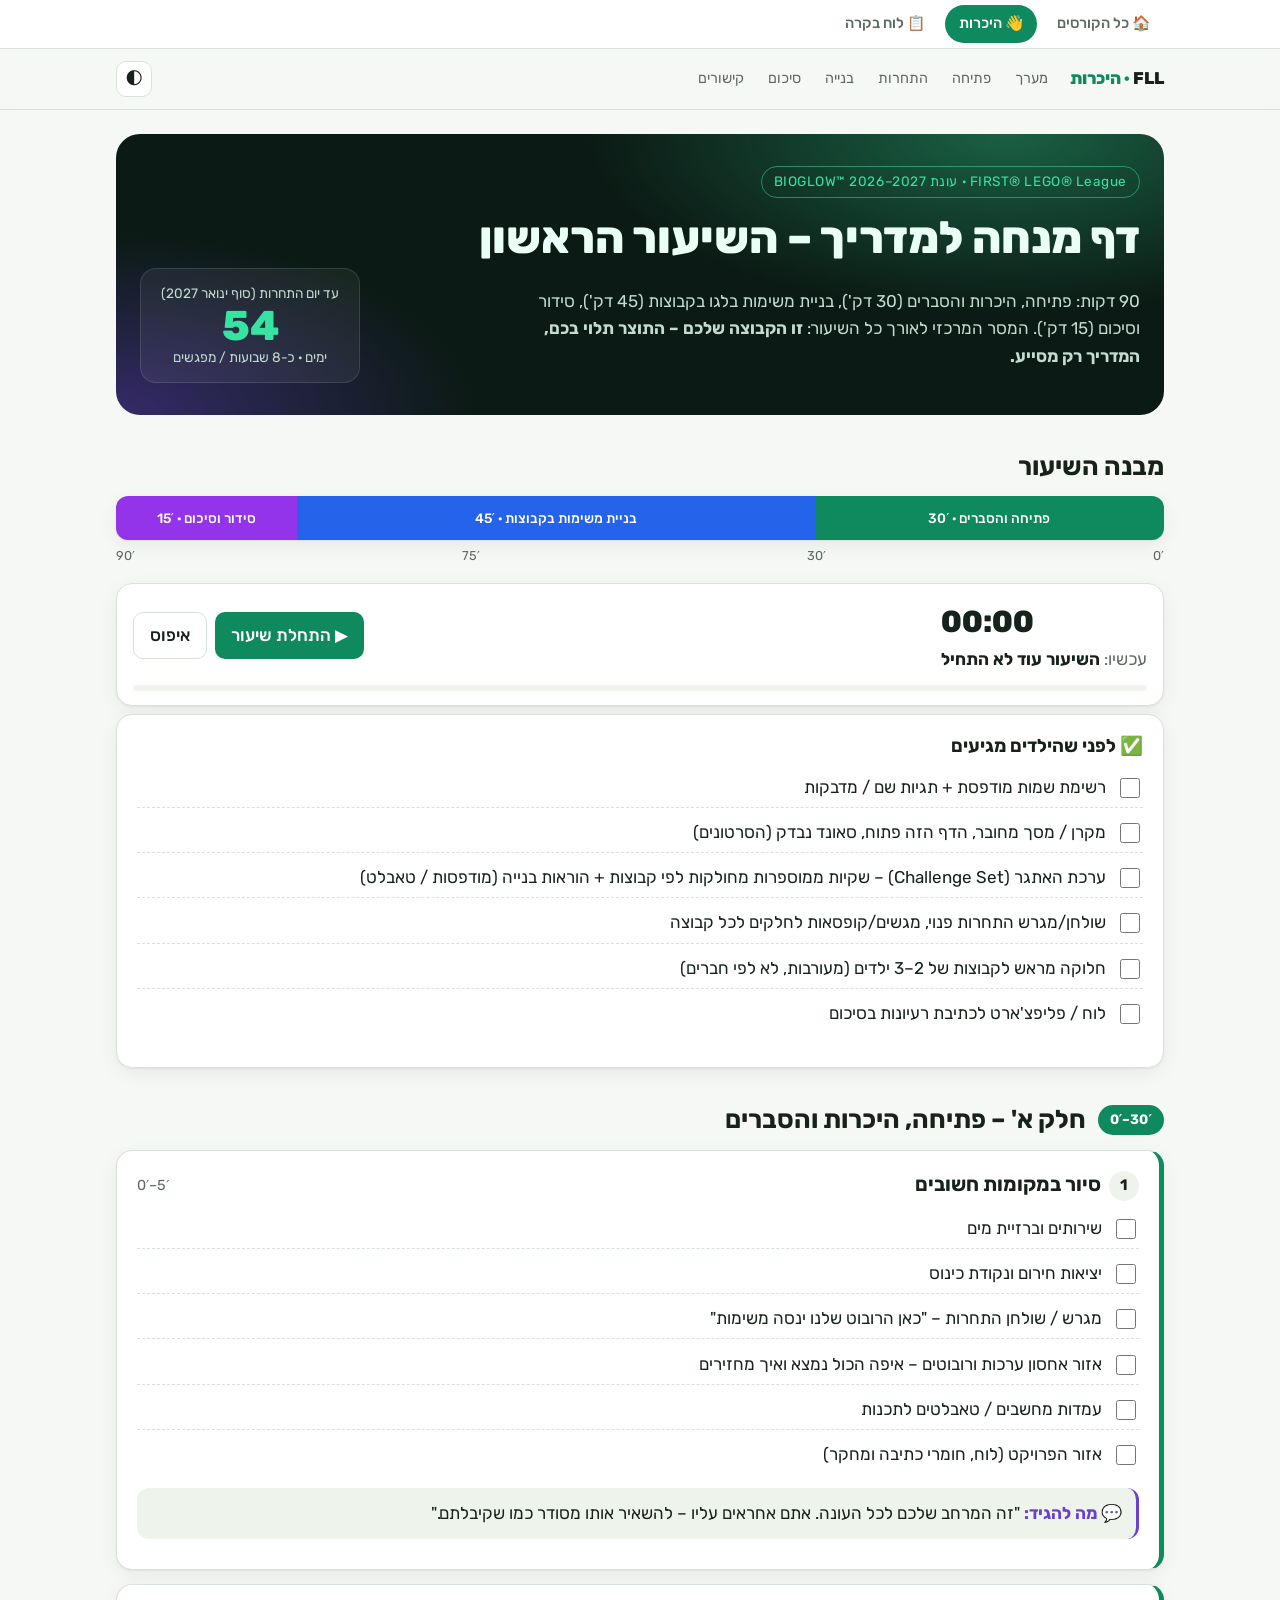
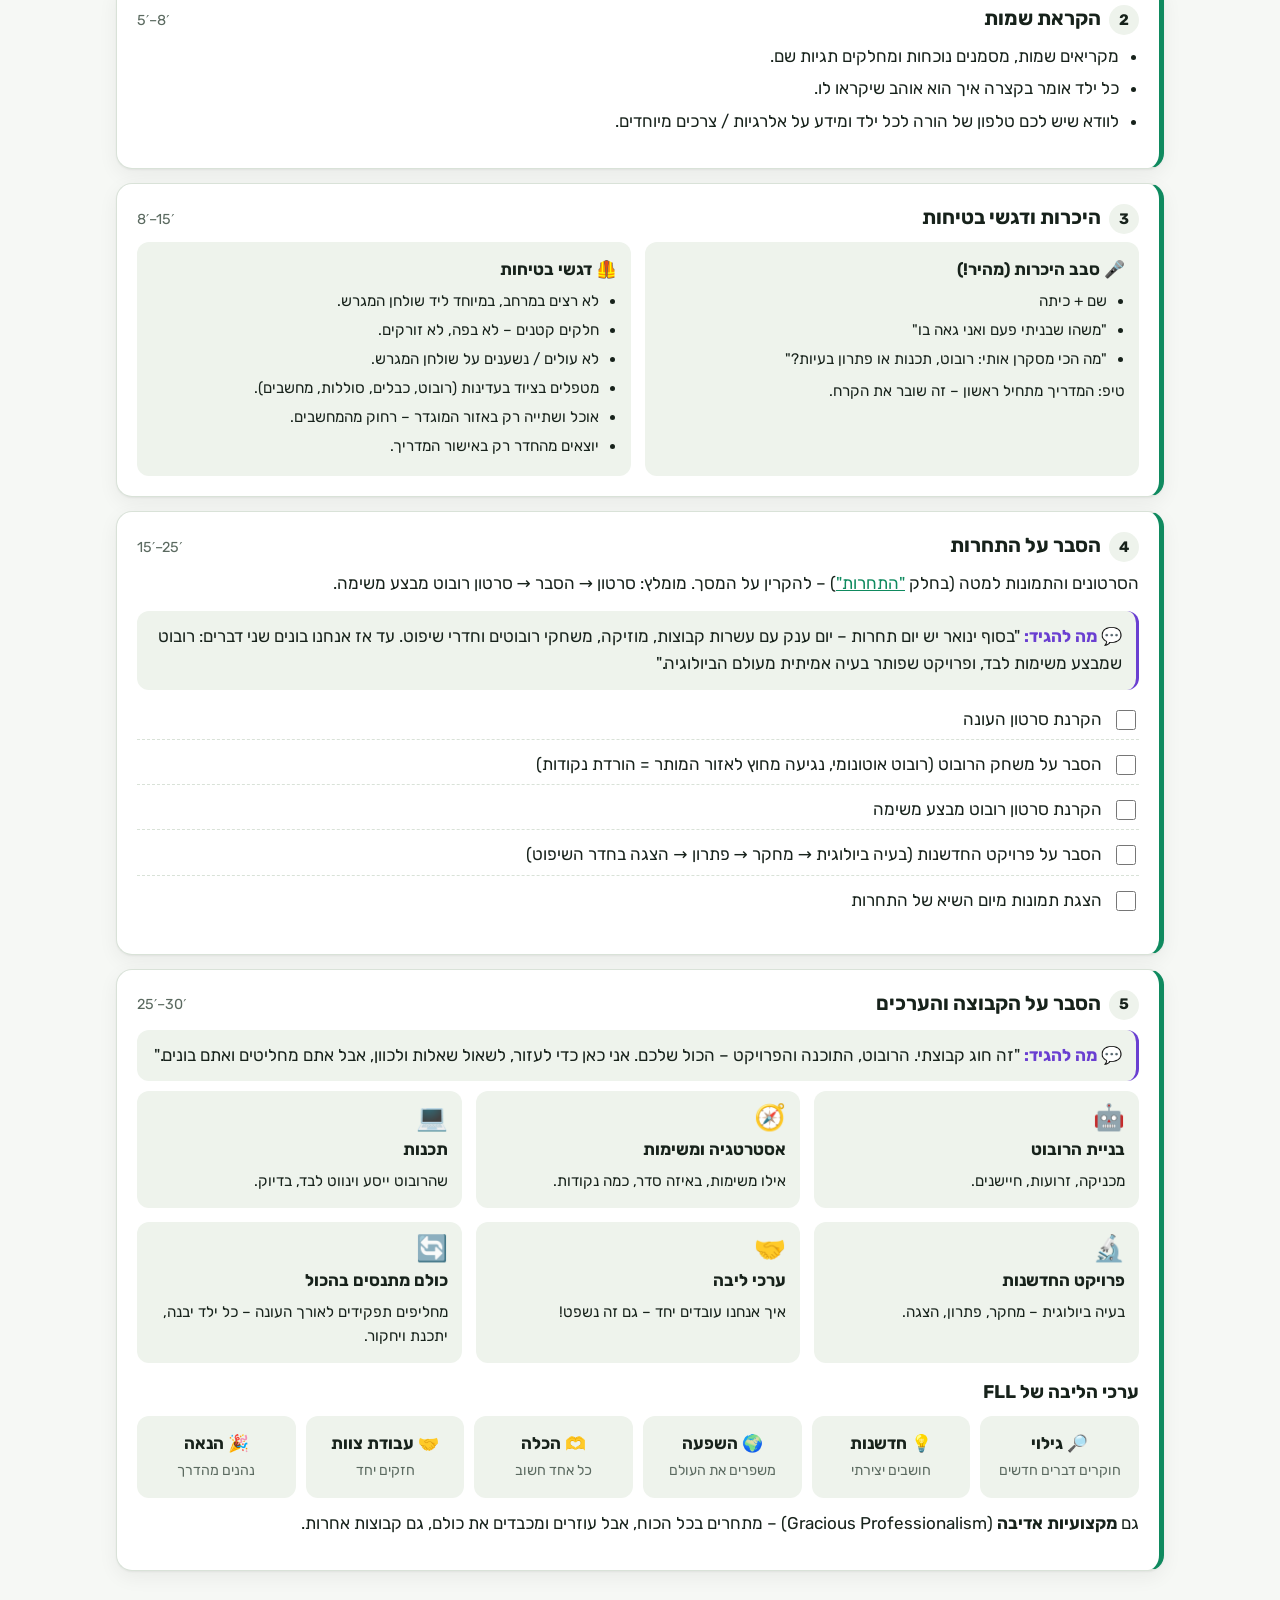
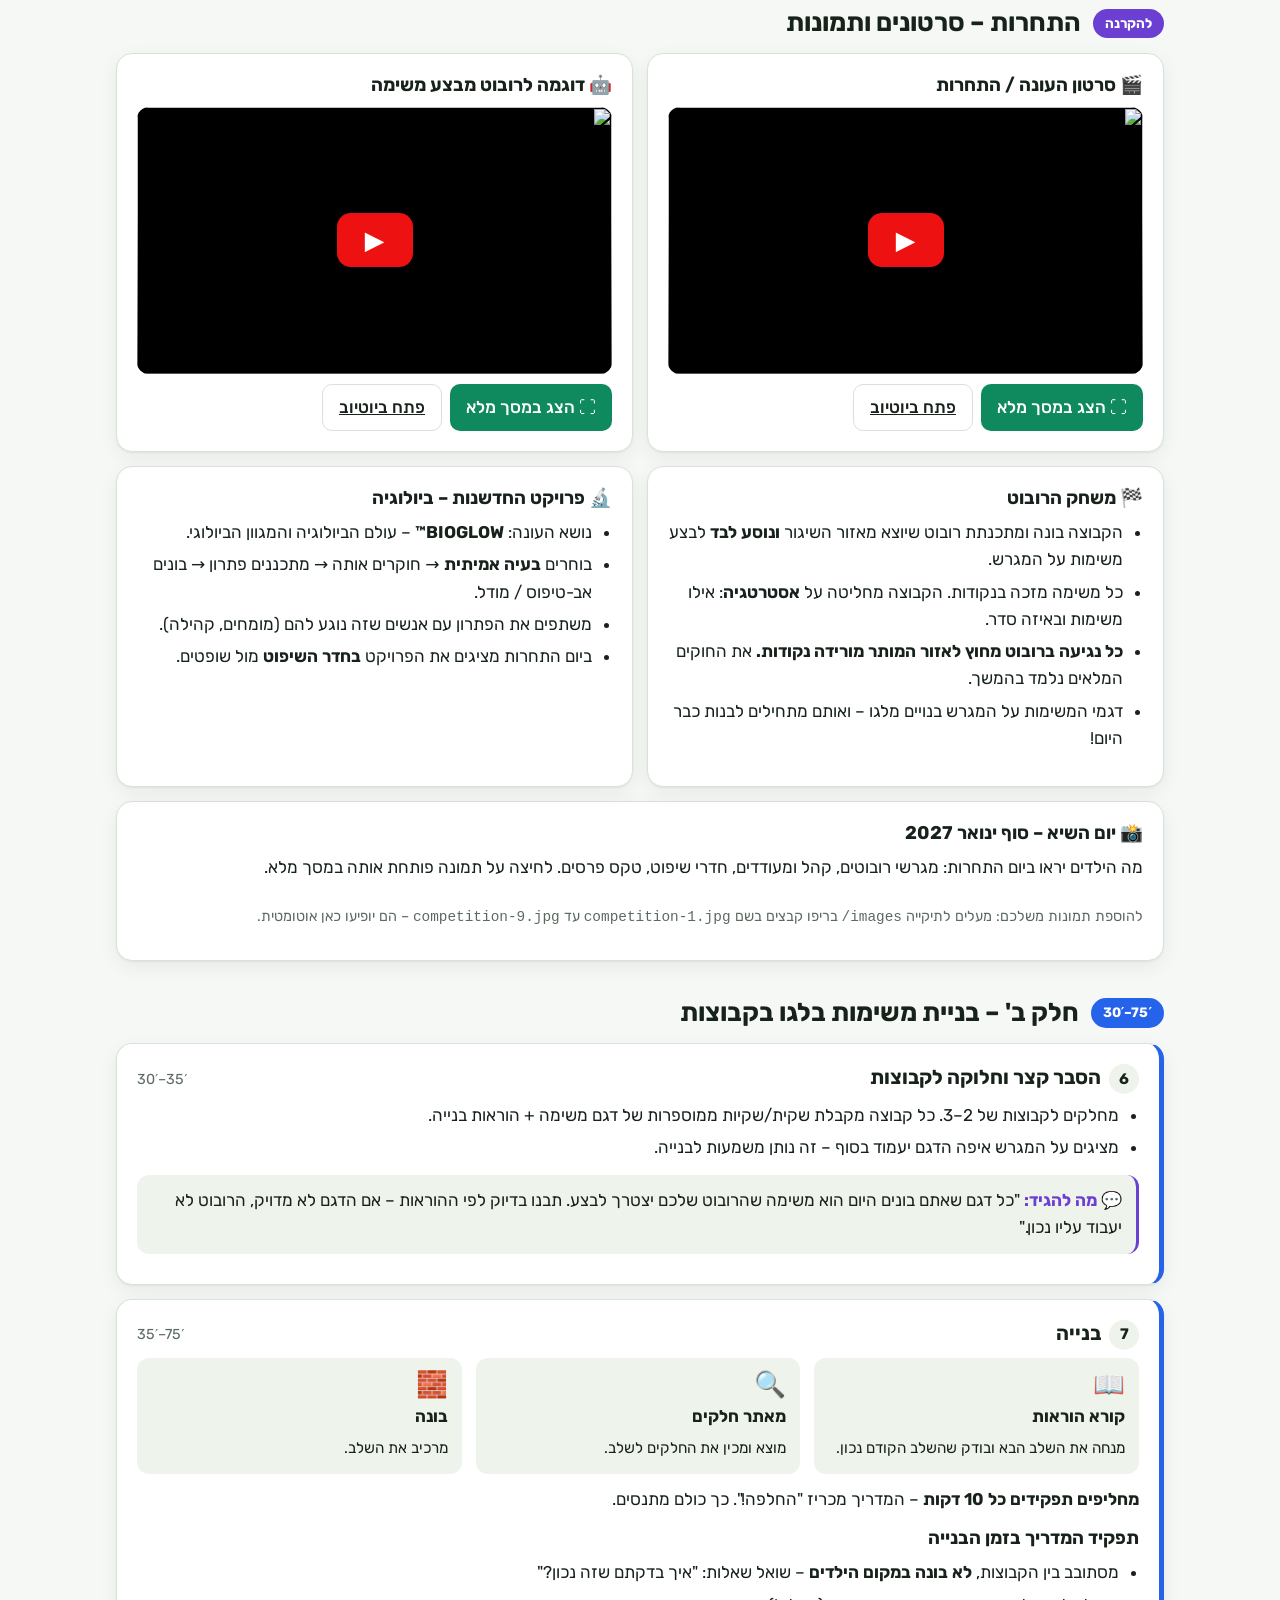
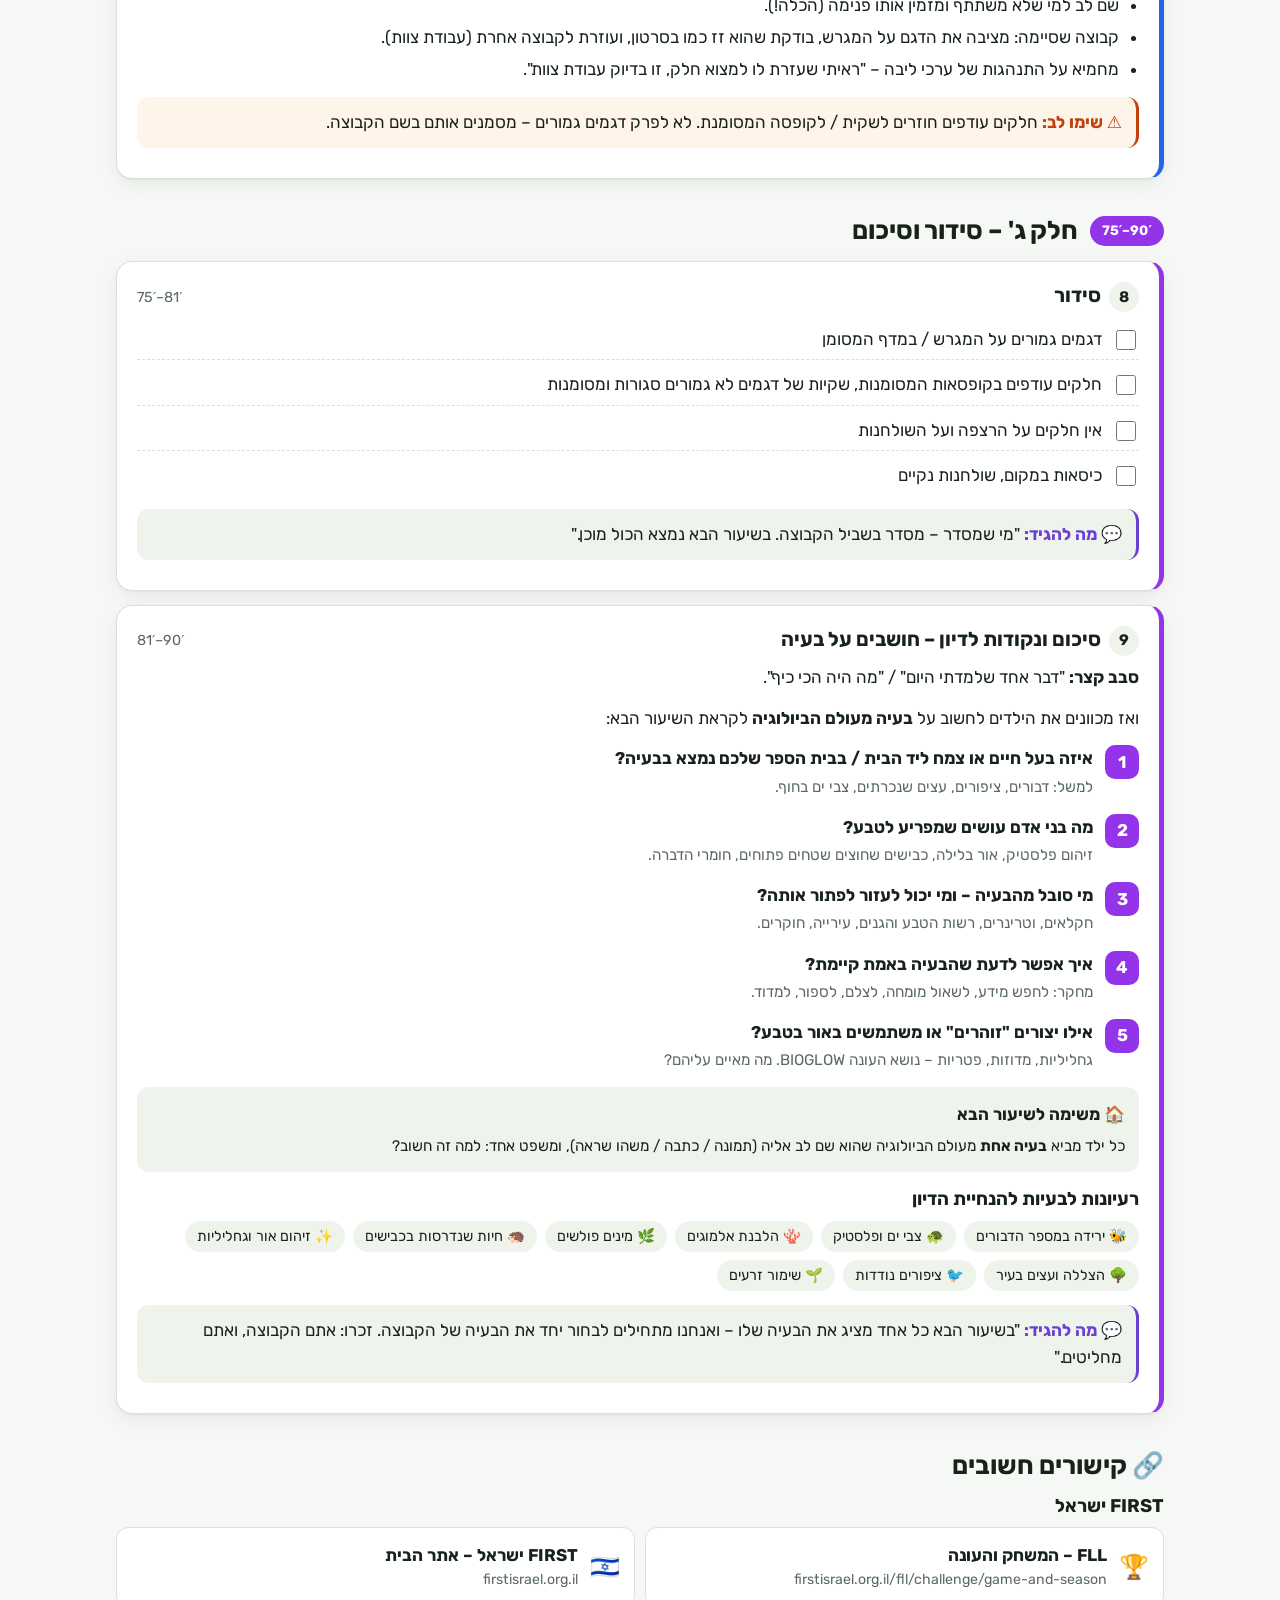
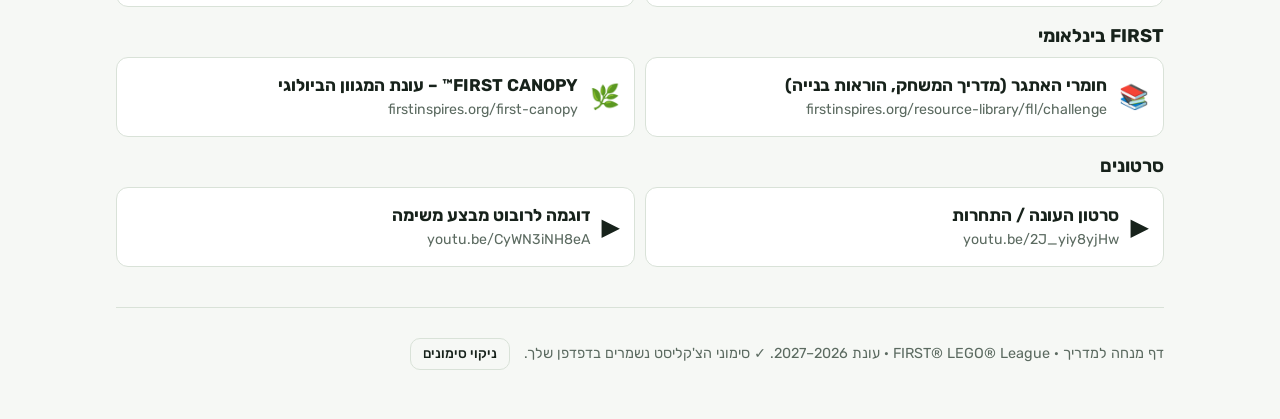
==== commit 35d139c2: "FLL: עמוד היכרות + לוח בקרה למדריך - העמוד הקיים הוא עמוד ההיכרות (אותה כתובת); העיצוב עבר ל-fll/ass" ====
--- a/fll/index.html
+++ b/fll/index.html
@@ -3,274 +3,26 @@
 <head>
 <meta charset="utf-8">
 <meta name="viewport" content="width=device-width, initial-scale=1">
-<title>FLL – שיעור ראשון</title>
+<title>FLL – היכרות (שיעור ראשון)</title>
 <meta name="description" content="דף מנחה למדריך לשיעור הראשון עם קבוצת FIRST LEGO League – עונת BIOGLOW">
 <link rel="preconnect" href="https://fonts.googleapis.com">
 <link rel="preconnect" href="https://fonts.gstatic.com" crossorigin>
 <link href="https://fonts.googleapis.com/css2?family=Rubik:wght@400;500;700;800&display=swap" rel="stylesheet">
-<style>
-  :root {
-    --bg: #f6f8f5;
-    --surface: #ffffff;
-    --surface-2: #eef3ec;
-    --text: #17221b;
-    --muted: #5b6a60;
-    --line: #d9e2d8;
-    --accent: #0f8a5f;
-    --accent-2: #6a3fd1;
-    --glow: #36e3a0;
-    --warn: #c2410c;
-    --warn-bg: #fff4ea;
-    --s1: #0f8a5f;   /* פתיחה */
-    --s2: #2563eb;   /* בנייה */
-    --s3: #9333ea;   /* סיכום */
-    --shadow: 0 1px 2px rgba(0,0,0,.05), 0 6px 20px rgba(0,0,0,.06);
-    --radius: 16px;
-  }
-  @media (prefers-color-scheme: dark) {
-    :root:not([data-theme="light"]) {
-      --bg: #0d1411; --surface: #141d18; --surface-2: #1b2620; --text: #e7efe9;
-      --muted: #9fb0a5; --line: #26332c; --accent: #34d399; --accent-2: #a78bfa;
-      --warn: #fb923c; --warn-bg: #2a1b10; --s1: #34d399; --s2: #60a5fa; --s3: #c084fc;
-      --shadow: 0 1px 2px rgba(0,0,0,.4), 0 6px 20px rgba(0,0,0,.3);
-    }
-  }
-  :root[data-theme="dark"] {
-    --bg: #0d1411; --surface: #141d18; --surface-2: #1b2620; --text: #e7efe9;
-    --muted: #9fb0a5; --line: #26332c; --accent: #34d399; --accent-2: #a78bfa;
-    --warn: #fb923c; --warn-bg: #2a1b10; --s1: #34d399; --s2: #60a5fa; --s3: #c084fc;
-    --shadow: 0 1px 2px rgba(0,0,0,.4), 0 6px 20px rgba(0,0,0,.3);
-  }
-
-  * { box-sizing: border-box; }
-  html { scroll-behavior: smooth; scroll-padding-top: 76px; }
-  body {
-    margin: 0; background: var(--bg); color: var(--text);
-    font-family: "Rubik", system-ui, -apple-system, "Segoe UI", Arial, sans-serif;
-    font-size: 17px; line-height: 1.6;
-  }
-  a { color: var(--accent); }
-  h1, h2, h3 { line-height: 1.25; margin: 0 0 .5em; }
-  h2 { font-size: 1.6rem; }
-  h3 { font-size: 1.15rem; }
-  p { margin: 0 0 .8em; }
-  ul { margin: 0 0 .8em; padding-inline-start: 1.2em; }
-  li { margin-bottom: .3em; }
-
-  .wrap { max-width: 1080px; margin: 0 auto; padding: 0 16px; }
-
-  /* top bar */
-  .topbar {
-    position: sticky; top: 0; z-index: 20; background: color-mix(in srgb, var(--bg) 88%, transparent);
-    backdrop-filter: blur(8px); border-bottom: 1px solid var(--line);
-  }
-  .topbar .wrap { display: flex; align-items: center; gap: 12px; height: 60px; }
-  .brand { font-weight: 800; white-space: nowrap; }
-  .brand span { color: var(--accent); }
-  .nav { display: flex; gap: 4px; overflow-x: auto; flex: 1; scrollbar-width: none; }
-  .nav::-webkit-scrollbar { display: none; }
-  .nav a {
-    text-decoration: none; color: var(--muted); padding: 6px 10px; border-radius: 999px;
-    font-size: .9rem; white-space: nowrap;
-  }
-  .nav a:hover { background: var(--surface-2); color: var(--text); }
-  .icon-btn {
-    border: 1px solid var(--line); background: var(--surface); color: var(--text);
-    border-radius: 10px; height: 36px; min-width: 36px; cursor: pointer; font: inherit;
-  }
-
-  /* hero */
-  .hero {
-    margin: 24px 0; padding: 32px 24px; border-radius: 24px; color: #eafff5;
-    background:
-      radial-gradient(700px 300px at 85% 0%, rgba(54,227,160,.35), transparent 60%),
-      radial-gradient(600px 300px at 0% 100%, rgba(106,63,209,.45), transparent 60%),
-      #0b1a14;
-    position: relative; overflow: hidden;
-  }
-  .hero h1 { font-size: clamp(1.8rem, 5vw, 2.8rem); font-weight: 800; }
-  .hero .tag {
-    display: inline-block; font-size: .85rem; letter-spacing: .04em; padding: 4px 12px;
-    border: 1px solid rgba(54,227,160,.5); border-radius: 999px; color: var(--glow); margin-bottom: 12px;
-  }
-  .hero p { color: #c4dccf; max-width: 640px; }
-  .hero-grid { display: grid; grid-template-columns: 1fr auto; gap: 24px; align-items: end; }
-  .countdown {
-    background: rgba(255,255,255,.06); border: 1px solid rgba(255,255,255,.12); border-radius: 16px;
-    padding: 14px 18px; text-align: center; min-width: 220px;
-  }
-  .countdown .num { font-size: 2.6rem; font-weight: 800; color: var(--glow); line-height: 1; }
-  .countdown .lbl { font-size: .85rem; color: #c4dccf; }
-  @media (max-width: 720px) { .hero-grid { grid-template-columns: 1fr; } .countdown { min-width: 0; } }
-
-  /* timeline bar */
-  .timeline { display: flex; height: 44px; border-radius: 12px; overflow: hidden; margin: 8px 0 6px; box-shadow: var(--shadow); }
-  .timeline a {
-    display: flex; align-items: center; justify-content: center; color: #fff; text-decoration: none;
-    font-size: .85rem; font-weight: 500; padding: 0 6px; text-align: center; line-height: 1.2;
-  }
-  .timeline .t1 { flex: 30; background: var(--s1); }
-  .timeline .t2 { flex: 45; background: var(--s2); }
-  .timeline .t3 { flex: 15; background: var(--s3); }
-  :root[data-theme="dark"] .timeline a, :root:not([data-theme="light"]) .timeline a { color: #fff; }
-  @media (prefers-color-scheme: dark) { :root:not([data-theme="light"]) .timeline a { color: #0d1411; } }
-  :root[data-theme="dark"] .timeline a { color: #0d1411; }
-  .ticks { display: flex; justify-content: space-between; color: var(--muted); font-size: .8rem; direction: rtl; }
-
-  /* lesson clock */
-  .clock {
-    display: flex; flex-wrap: wrap; gap: 12px; align-items: center; justify-content: space-between;
-    background: var(--surface); border: 1px solid var(--line); border-radius: var(--radius);
-    padding: 14px 16px; margin: 16px 0 8px; box-shadow: var(--shadow);
-  }
-  .clock .time { font-variant-numeric: tabular-nums; font-size: 1.9rem; font-weight: 800; direction: ltr; }
-  .clock .now { color: var(--muted); }
-  .clock .now b { color: var(--text); }
-  .btn {
-    border: 0; border-radius: 10px; padding: 9px 16px; font: inherit; font-weight: 500; cursor: pointer;
-    background: var(--accent); color: #fff;
-  }
-  @media (prefers-color-scheme: dark) { :root:not([data-theme="light"]) .btn { color: #0d1411; } }
-  :root[data-theme="dark"] .btn { color: #0d1411; }
-  .btn.ghost { background: transparent; color: var(--text); border: 1px solid var(--line); }
-  .progress { height: 6px; background: var(--surface-2); border-radius: 99px; overflow: hidden; width: 100%; }
-  .progress > div { height: 100%; width: 0; background: linear-gradient(90deg, var(--s3), var(--s2), var(--s1)); transition: width .5s; }
-
-  /* sections */
-  section.block { margin: 36px 0; }
-  .phase-head { display: flex; align-items: center; gap: 12px; margin-bottom: 14px; flex-wrap: wrap; }
-  .phase-head .pill {
-    font-weight: 700; font-size: .85rem; padding: 4px 12px; border-radius: 999px; color: #fff; direction: ltr;
-  }
-  @media (prefers-color-scheme: dark) { :root:not([data-theme="light"]) .phase-head .pill { color: #0d1411; } }
-  :root[data-theme="dark"] .phase-head .pill { color: #0d1411; }
-  .phase-head h2 { margin: 0; }
-
-  .card {
-    background: var(--surface); border: 1px solid var(--line); border-radius: var(--radius);
-    padding: 20px; box-shadow: var(--shadow); margin-bottom: 14px;
-  }
-  .step { border-inline-start: 5px solid var(--s1); }
-  .step.build { border-inline-start-color: var(--s2); }
-  .step.wrapup { border-inline-start-color: var(--s3); }
-  .step-head { display: flex; gap: 12px; align-items: baseline; justify-content: space-between; flex-wrap: wrap; margin-bottom: 8px; }
-  .step-head h3 { margin: 0; font-size: 1.25rem; }
-  .step-num {
-    display: inline-flex; width: 30px; height: 30px; border-radius: 50%; align-items: center; justify-content: center;
-    background: var(--surface-2); font-weight: 700; margin-inline-end: 8px; font-size: .95rem;
-  }
-  .when { color: var(--muted); font-size: .9rem; white-space: nowrap; direction: ltr; }
-  .say {
-    background: var(--surface-2); border-radius: 12px; padding: 12px 14px; margin: 10px 0;
-    border-inline-start: 3px solid var(--accent-2);
-  }
-  .say::before { content: "💬 מה להגיד: "; font-weight: 700; color: var(--accent-2); }
-  .warn {
-    background: var(--warn-bg); border-radius: 12px; padding: 12px 14px; margin: 10px 0;
-    border-inline-start: 3px solid var(--warn);
-  }
-  .warn strong { color: var(--warn); }
-
-  /* checklist */
-  .check { list-style: none; padding: 0; }
-  .check li { display: flex; gap: 10px; align-items: flex-start; padding: 6px 0; border-bottom: 1px dashed var(--line); }
-  .check li:last-child { border-bottom: 0; }
-  .check input { width: 20px; height: 20px; margin-top: 4px; accent-color: var(--accent); flex-shrink: 0; cursor: pointer; }
-  .check label { cursor: pointer; }
-  .check input:checked + label { color: var(--muted); text-decoration: line-through; }
-
-  .grid2 { display: grid; grid-template-columns: repeat(2, 1fr); gap: 14px; }
-  .grid3 { display: grid; grid-template-columns: repeat(3, 1fr); gap: 14px; }
-  @media (max-width: 820px) { .grid3 { grid-template-columns: repeat(2, 1fr); } }
-  @media (max-width: 620px) { .grid2, .grid3 { grid-template-columns: 1fr; } }
-
-  .mini { background: var(--surface-2); border-radius: 12px; padding: 14px; }
-  .mini h4 { margin: 0 0 6px; font-size: 1.05rem; }
-  .mini p, .mini ul { margin: 0; font-size: .95rem; }
-  .emoji { font-size: 1.6rem; line-height: 1; display: block; margin-bottom: 6px; }
-
-  /* values */
-  .values { display: grid; grid-template-columns: repeat(6, 1fr); gap: 10px; margin: 12px 0; }
-  @media (max-width: 820px) { .values { grid-template-columns: repeat(3, 1fr); } }
-  .value { text-align: center; padding: 14px 8px; border-radius: 12px; background: var(--surface-2); }
-  .value b { display: block; font-size: 1.05rem; }
-  .value small { color: var(--muted); }
-
-  /* videos */
-  .video { position: relative; aspect-ratio: 16/9; border-radius: 12px; overflow: hidden; background: #000; }
-  .video iframe, .video img { position: absolute; inset: 0; width: 100%; height: 100%; border: 0; object-fit: cover; }
-  .video .play {
-    position: absolute; inset: 0; display: flex; align-items: center; justify-content: center; cursor: pointer;
-    background: linear-gradient(transparent 40%, rgba(0,0,0,.55)); border: 0; width: 100%; color: #fff; font: inherit;
-  }
-  .video .play span {
-    width: 76px; height: 54px; border-radius: 14px; background: #e11; display: flex; align-items: center; justify-content: center; font-size: 1.6rem;
-  }
-  .video-actions { display: flex; gap: 8px; margin-top: 10px; flex-wrap: wrap; }
-
-  /* presenter overlay */
-  .stage {
-    position: fixed; inset: 0; background: #000; z-index: 100; display: none; align-items: center; justify-content: center; flex-direction: column;
-  }
-  .stage.open { display: flex; }
-  .stage .frame { width: min(96vw, calc(90vh * 16 / 9)); aspect-ratio: 16/9; }
-  .stage .frame iframe { width: 100%; height: 100%; border: 0; }
-  .stage .close {
-    position: absolute; top: 14px; left: 14px; background: rgba(255,255,255,.15); color: #fff; border: 0;
-    border-radius: 999px; padding: 8px 16px; font: inherit; cursor: pointer;
-  }
-  .stage .frame img { width: 100%; height: 100%; object-fit: contain; }
-
-  /* gallery */
-  .gallery { display: grid; grid-template-columns: repeat(3, 1fr); gap: 10px; }
-  @media (max-width: 620px) { .gallery { grid-template-columns: repeat(2, 1fr); } }
-  .gallery figure { margin: 0; border-radius: 12px; overflow: hidden; background: var(--surface-2); cursor: zoom-in; position: relative; aspect-ratio: 4/3; }
-  .gallery img { width: 100%; height: 100%; object-fit: cover; display: block; }
-  .gallery figcaption {
-    position: absolute; bottom: 0; inset-inline: 0; padding: 8px 10px; font-size: .85rem; color: #fff;
-    background: linear-gradient(transparent, rgba(0,0,0,.7));
-  }
-
-  /* links */
-  .links { display: grid; grid-template-columns: repeat(2, 1fr); gap: 10px; }
-  @media (max-width: 620px) { .links { grid-template-columns: 1fr; } }
-  .link {
-    display: flex; gap: 12px; align-items: center; padding: 14px; border-radius: 12px; text-decoration: none;
-    background: var(--surface); border: 1px solid var(--line); color: var(--text);
-  }
-  .link:hover { border-color: var(--accent); }
-  .link .ico { font-size: 1.5rem; }
-  .link small { display: block; color: var(--muted); direction: ltr; text-align: right; word-break: break-all; }
-
-  /* discussion */
-  .q { counter-increment: q; position: relative; padding-inline-start: 46px; margin-bottom: 14px; }
-  .q::before {
-    content: counter(q); position: absolute; inset-inline-start: 0; top: 0; width: 34px; height: 34px; border-radius: 10px;
-    background: var(--s3); color: #fff; display: flex; align-items: center; justify-content: center; font-weight: 700;
-  }
-  @media (prefers-color-scheme: dark) { :root:not([data-theme="light"]) .q::before { color: #0d1411; } }
-  :root[data-theme="dark"] .q::before { color: #0d1411; }
-  .qs { counter-reset: q; }
-  .q b { display: block; }
-  .q span { color: var(--muted); font-size: .95rem; }
-
-  .chips { display: flex; flex-wrap: wrap; gap: 8px; margin-top: 8px; }
-  .chip { background: var(--surface-2); border-radius: 999px; padding: 4px 12px; font-size: .9rem; }
-
-  footer { color: var(--muted); font-size: .9rem; padding: 30px 0 50px; border-top: 1px solid var(--line); margin-top: 40px; }
-
-  @media print {
-    .topbar, .clock, .video-actions, .stage, .icon-btn { display: none !important; }
-    .card { box-shadow: none; break-inside: avoid; }
-    body { background: #fff; }
-  }
-</style>
+<link rel="stylesheet" href="assets/style.css">
 </head>
 <body>
 
+<nav class="sitebar" aria-label="ניווט באתר">
+  <div class="wrap">
+    <a href="../">🏠 כל הקורסים</a>
+    <a href="index.html" aria-current="page">👋 היכרות</a>
+    <a href="control.html">📋 לוח בקרה</a>
+  </div>
+</nav>
+
 <header class="topbar">
   <div class="wrap">
-    <div class="brand">FLL <span>· שיעור 1</span></div>
+    <div class="brand">FLL <span>· היכרות</span></div>
     <nav class="nav" aria-label="ניווט">
       <a href="#plan">מערך</a>
       <a href="#opening">פתיחה</a>
--- a/fll/assets/style.css
+++ b/fll/assets/style.css
@@ -0,0 +1,270 @@
+/* FLL – עיצוב משותף לעמוד ההיכרות וללוח הבקרה */
+  :root {
+    --bg: #f6f8f5;
+    --surface: #ffffff;
+    --surface-2: #eef3ec;
+    --text: #17221b;
+    --muted: #5b6a60;
+    --line: #d9e2d8;
+    --accent: #0f8a5f;
+    --accent-2: #6a3fd1;
+    --glow: #36e3a0;
+    --warn: #c2410c;
+    --warn-bg: #fff4ea;
+    --s1: #0f8a5f;   /* פתיחה */
+    --s2: #2563eb;   /* בנייה */
+    --s3: #9333ea;   /* סיכום */
+    --shadow: 0 1px 2px rgba(0,0,0,.05), 0 6px 20px rgba(0,0,0,.06);
+    --radius: 16px;
+  }
+  @media (prefers-color-scheme: dark) {
+    :root:not([data-theme="light"]) {
+      --bg: #0d1411; --surface: #141d18; --surface-2: #1b2620; --text: #e7efe9;
+      --muted: #9fb0a5; --line: #26332c; --accent: #34d399; --accent-2: #a78bfa;
+      --warn: #fb923c; --warn-bg: #2a1b10; --s1: #34d399; --s2: #60a5fa; --s3: #c084fc;
+      --shadow: 0 1px 2px rgba(0,0,0,.4), 0 6px 20px rgba(0,0,0,.3);
+    }
+  }
+  :root[data-theme="dark"] {
+    --bg: #0d1411; --surface: #141d18; --surface-2: #1b2620; --text: #e7efe9;
+    --muted: #9fb0a5; --line: #26332c; --accent: #34d399; --accent-2: #a78bfa;
+    --warn: #fb923c; --warn-bg: #2a1b10; --s1: #34d399; --s2: #60a5fa; --s3: #c084fc;
+    --shadow: 0 1px 2px rgba(0,0,0,.4), 0 6px 20px rgba(0,0,0,.3);
+  }
+
+  * { box-sizing: border-box; }
+  html { scroll-behavior: smooth; scroll-padding-top: 76px; }
+  body {
+    margin: 0; background: var(--bg); color: var(--text);
+    font-family: "Rubik", system-ui, -apple-system, "Segoe UI", Arial, sans-serif;
+    font-size: 17px; line-height: 1.6;
+  }
+  a { color: var(--accent); }
+  h1, h2, h3 { line-height: 1.25; margin: 0 0 .5em; }
+  h2 { font-size: 1.6rem; }
+  h3 { font-size: 1.15rem; }
+  p { margin: 0 0 .8em; }
+  ul { margin: 0 0 .8em; padding-inline-start: 1.2em; }
+  li { margin-bottom: .3em; }
+
+  .wrap { max-width: 1080px; margin: 0 auto; padding: 0 16px; }
+
+  /* top bar */
+  .topbar {
+    position: sticky; top: 0; z-index: 20; background: color-mix(in srgb, var(--bg) 88%, transparent);
+    backdrop-filter: blur(8px); border-bottom: 1px solid var(--line);
+  }
+  .topbar .wrap { display: flex; align-items: center; gap: 12px; height: 60px; }
+  .brand { font-weight: 800; white-space: nowrap; }
+  .brand span { color: var(--accent); }
+  .nav { display: flex; gap: 4px; overflow-x: auto; flex: 1; scrollbar-width: none; }
+  .nav::-webkit-scrollbar { display: none; }
+  .nav a {
+    text-decoration: none; color: var(--muted); padding: 6px 10px; border-radius: 999px;
+    font-size: .9rem; white-space: nowrap;
+  }
+  .nav a:hover { background: var(--surface-2); color: var(--text); }
+  .icon-btn {
+    border: 1px solid var(--line); background: var(--surface); color: var(--text);
+    border-radius: 10px; height: 36px; min-width: 36px; cursor: pointer; font: inherit;
+  }
+
+  /* hero */
+  .hero {
+    margin: 24px 0; padding: 32px 24px; border-radius: 24px; color: #eafff5;
+    background:
+      radial-gradient(700px 300px at 85% 0%, rgba(54,227,160,.35), transparent 60%),
+      radial-gradient(600px 300px at 0% 100%, rgba(106,63,209,.45), transparent 60%),
+      #0b1a14;
+    position: relative; overflow: hidden;
+  }
+  .hero h1 { font-size: clamp(1.8rem, 5vw, 2.8rem); font-weight: 800; }
+  .hero .tag {
+    display: inline-block; font-size: .85rem; letter-spacing: .04em; padding: 4px 12px;
+    border: 1px solid rgba(54,227,160,.5); border-radius: 999px; color: var(--glow); margin-bottom: 12px;
+  }
+  .hero p { color: #c4dccf; max-width: 640px; }
+  .hero-grid { display: grid; grid-template-columns: 1fr auto; gap: 24px; align-items: end; }
+  .countdown {
+    background: rgba(255,255,255,.06); border: 1px solid rgba(255,255,255,.12); border-radius: 16px;
+    padding: 14px 18px; text-align: center; min-width: 220px;
+  }
+  .countdown .num { font-size: 2.6rem; font-weight: 800; color: var(--glow); line-height: 1; }
+  .countdown .lbl { font-size: .85rem; color: #c4dccf; }
+  @media (max-width: 720px) { .hero-grid { grid-template-columns: 1fr; } .countdown { min-width: 0; } }
+
+  /* timeline bar */
+  .timeline { display: flex; height: 44px; border-radius: 12px; overflow: hidden; margin: 8px 0 6px; box-shadow: var(--shadow); }
+  .timeline a {
+    display: flex; align-items: center; justify-content: center; color: #fff; text-decoration: none;
+    font-size: .85rem; font-weight: 500; padding: 0 6px; text-align: center; line-height: 1.2;
+  }
+  .timeline .t1 { flex: 30; background: var(--s1); }
+  .timeline .t2 { flex: 45; background: var(--s2); }
+  .timeline .t3 { flex: 15; background: var(--s3); }
+  :root[data-theme="dark"] .timeline a, :root:not([data-theme="light"]) .timeline a { color: #fff; }
+  @media (prefers-color-scheme: dark) { :root:not([data-theme="light"]) .timeline a { color: #0d1411; } }
+  :root[data-theme="dark"] .timeline a { color: #0d1411; }
+  .ticks { display: flex; justify-content: space-between; color: var(--muted); font-size: .8rem; direction: rtl; }
+
+  /* lesson clock */
+  .clock {
+    display: flex; flex-wrap: wrap; gap: 12px; align-items: center; justify-content: space-between;
+    background: var(--surface); border: 1px solid var(--line); border-radius: var(--radius);
+    padding: 14px 16px; margin: 16px 0 8px; box-shadow: var(--shadow);
+  }
+  .clock .time { font-variant-numeric: tabular-nums; font-size: 1.9rem; font-weight: 800; direction: ltr; }
+  .clock .now { color: var(--muted); }
+  .clock .now b { color: var(--text); }
+  .btn {
+    border: 0; border-radius: 10px; padding: 9px 16px; font: inherit; font-weight: 500; cursor: pointer;
+    background: var(--accent); color: #fff;
+  }
+  @media (prefers-color-scheme: dark) { :root:not([data-theme="light"]) .btn { color: #0d1411; } }
+  :root[data-theme="dark"] .btn { color: #0d1411; }
+  .btn.ghost { background: transparent; color: var(--text); border: 1px solid var(--line); }
+  .progress { height: 6px; background: var(--surface-2); border-radius: 99px; overflow: hidden; width: 100%; }
+  .progress > div { height: 100%; width: 0; background: linear-gradient(90deg, var(--s3), var(--s2), var(--s1)); transition: width .5s; }
+
+  /* sections */
+  section.block { margin: 36px 0; }
+  .phase-head { display: flex; align-items: center; gap: 12px; margin-bottom: 14px; flex-wrap: wrap; }
+  .phase-head .pill {
+    font-weight: 700; font-size: .85rem; padding: 4px 12px; border-radius: 999px; color: #fff; direction: ltr;
+  }
+  @media (prefers-color-scheme: dark) { :root:not([data-theme="light"]) .phase-head .pill { color: #0d1411; } }
+  :root[data-theme="dark"] .phase-head .pill { color: #0d1411; }
+  .phase-head h2 { margin: 0; }
+
+  .card {
+    background: var(--surface); border: 1px solid var(--line); border-radius: var(--radius);
+    padding: 20px; box-shadow: var(--shadow); margin-bottom: 14px;
+  }
+  .step { border-inline-start: 5px solid var(--s1); }
+  .step.build { border-inline-start-color: var(--s2); }
+  .step.wrapup { border-inline-start-color: var(--s3); }
+  .step-head { display: flex; gap: 12px; align-items: baseline; justify-content: space-between; flex-wrap: wrap; margin-bottom: 8px; }
+  .step-head h3 { margin: 0; font-size: 1.25rem; }
+  .step-num {
+    display: inline-flex; width: 30px; height: 30px; border-radius: 50%; align-items: center; justify-content: center;
+    background: var(--surface-2); font-weight: 700; margin-inline-end: 8px; font-size: .95rem;
+  }
+  .when { color: var(--muted); font-size: .9rem; white-space: nowrap; direction: ltr; }
+  .say {
+    background: var(--surface-2); border-radius: 12px; padding: 12px 14px; margin: 10px 0;
+    border-inline-start: 3px solid var(--accent-2);
+  }
+  .say::before { content: "💬 מה להגיד: "; font-weight: 700; color: var(--accent-2); }
+  .warn {
+    background: var(--warn-bg); border-radius: 12px; padding: 12px 14px; margin: 10px 0;
+    border-inline-start: 3px solid var(--warn);
+  }
+  .warn strong { color: var(--warn); }
+
+  /* checklist */
+  .check { list-style: none; padding: 0; }
+  .check li { display: flex; gap: 10px; align-items: flex-start; padding: 6px 0; border-bottom: 1px dashed var(--line); }
+  .check li:last-child { border-bottom: 0; }
+  .check input { width: 20px; height: 20px; margin-top: 4px; accent-color: var(--accent); flex-shrink: 0; cursor: pointer; }
+  .check label { cursor: pointer; }
+  .check input:checked + label { color: var(--muted); text-decoration: line-through; }
+
+  .grid2 { display: grid; grid-template-columns: repeat(2, 1fr); gap: 14px; }
+  .grid3 { display: grid; grid-template-columns: repeat(3, 1fr); gap: 14px; }
+  @media (max-width: 820px) { .grid3 { grid-template-columns: repeat(2, 1fr); } }
+  @media (max-width: 620px) { .grid2, .grid3 { grid-template-columns: 1fr; } }
+
+  .mini { background: var(--surface-2); border-radius: 12px; padding: 14px; }
+  .mini h4 { margin: 0 0 6px; font-size: 1.05rem; }
+  .mini p, .mini ul { margin: 0; font-size: .95rem; }
+  .emoji { font-size: 1.6rem; line-height: 1; display: block; margin-bottom: 6px; }
+
+  /* values */
+  .values { display: grid; grid-template-columns: repeat(6, 1fr); gap: 10px; margin: 12px 0; }
+  @media (max-width: 820px) { .values { grid-template-columns: repeat(3, 1fr); } }
+  .value { text-align: center; padding: 14px 8px; border-radius: 12px; background: var(--surface-2); }
+  .value b { display: block; font-size: 1.05rem; }
+  .value small { color: var(--muted); }
+
+  /* videos */
+  .video { position: relative; aspect-ratio: 16/9; border-radius: 12px; overflow: hidden; background: #000; }
+  .video iframe, .video img { position: absolute; inset: 0; width: 100%; height: 100%; border: 0; object-fit: cover; }
+  .video .play {
+    position: absolute; inset: 0; display: flex; align-items: center; justify-content: center; cursor: pointer;
+    background: linear-gradient(transparent 40%, rgba(0,0,0,.55)); border: 0; width: 100%; color: #fff; font: inherit;
+  }
+  .video .play span {
+    width: 76px; height: 54px; border-radius: 14px; background: #e11; display: flex; align-items: center; justify-content: center; font-size: 1.6rem;
+  }
+  .video-actions { display: flex; gap: 8px; margin-top: 10px; flex-wrap: wrap; }
+
+  /* presenter overlay */
+  .stage {
+    position: fixed; inset: 0; background: #000; z-index: 100; display: none; align-items: center; justify-content: center; flex-direction: column;
+  }
+  .stage.open { display: flex; }
+  .stage .frame { width: min(96vw, calc(90vh * 16 / 9)); aspect-ratio: 16/9; }
+  .stage .frame iframe { width: 100%; height: 100%; border: 0; }
+  .stage .close {
+    position: absolute; top: 14px; left: 14px; background: rgba(255,255,255,.15); color: #fff; border: 0;
+    border-radius: 999px; padding: 8px 16px; font: inherit; cursor: pointer;
+  }
+  .stage .frame img { width: 100%; height: 100%; object-fit: contain; }
+
+  /* gallery */
+  .gallery { display: grid; grid-template-columns: repeat(3, 1fr); gap: 10px; }
+  @media (max-width: 620px) { .gallery { grid-template-columns: repeat(2, 1fr); } }
+  .gallery figure { margin: 0; border-radius: 12px; overflow: hidden; background: var(--surface-2); cursor: zoom-in; position: relative; aspect-ratio: 4/3; }
+  .gallery img { width: 100%; height: 100%; object-fit: cover; display: block; }
+  .gallery figcaption {
+    position: absolute; bottom: 0; inset-inline: 0; padding: 8px 10px; font-size: .85rem; color: #fff;
+    background: linear-gradient(transparent, rgba(0,0,0,.7));
+  }
+
+  /* links */
+  .links { display: grid; grid-template-columns: repeat(2, 1fr); gap: 10px; }
+  @media (max-width: 620px) { .links { grid-template-columns: 1fr; } }
+  .link {
+    display: flex; gap: 12px; align-items: center; padding: 14px; border-radius: 12px; text-decoration: none;
+    background: var(--surface); border: 1px solid var(--line); color: var(--text);
+  }
+  .link:hover { border-color: var(--accent); }
+  .link .ico { font-size: 1.5rem; }
+  .link small { display: block; color: var(--muted); direction: ltr; text-align: right; word-break: break-all; }
+
+  /* discussion */
+  .q { counter-increment: q; position: relative; padding-inline-start: 46px; margin-bottom: 14px; }
+  .q::before {
+    content: counter(q); position: absolute; inset-inline-start: 0; top: 0; width: 34px; height: 34px; border-radius: 10px;
+    background: var(--s3); color: #fff; display: flex; align-items: center; justify-content: center; font-weight: 700;
+  }
+  @media (prefers-color-scheme: dark) { :root:not([data-theme="light"]) .q::before { color: #0d1411; } }
+  :root[data-theme="dark"] .q::before { color: #0d1411; }
+  .qs { counter-reset: q; }
+  .q b { display: block; }
+  .q span { color: var(--muted); font-size: .95rem; }
+
+  .chips { display: flex; flex-wrap: wrap; gap: 8px; margin-top: 8px; }
+  .chip { background: var(--surface-2); border-radius: 999px; padding: 4px 12px; font-size: .9rem; }
+
+  footer { color: var(--muted); font-size: .9rem; padding: 30px 0 50px; border-top: 1px solid var(--line); margin-top: 40px; }
+
+  @media print {
+    .topbar, .clock, .video-actions, .stage, .icon-btn { display: none !important; }
+    .card { box-shadow: none; break-inside: avoid; }
+    body { background: #fff; }
+  }
+
+/* site navigation (between FLL pages and back to all courses) */
+.sitebar { background: var(--surface); border-bottom: 1px solid var(--line); }
+.sitebar .wrap { display: flex; gap: 6px; align-items: center; min-height: 48px; overflow-x: auto; scrollbar-width: none; }
+.sitebar .wrap::-webkit-scrollbar { display: none; }
+.sitebar a {
+  text-decoration: none; color: var(--muted); padding: 7px 14px; border-radius: 999px;
+  font-size: .92rem; font-weight: 500; white-space: nowrap;
+}
+.sitebar a:hover { background: var(--surface-2); color: var(--text); }
+.sitebar a[aria-current="page"] { background: var(--accent); color: #fff; }
+@media (prefers-color-scheme: dark) { :root:not([data-theme="light"]) .sitebar a[aria-current="page"] { color: #0d1411; } }
+:root[data-theme="dark"] .sitebar a[aria-current="page"] { color: #0d1411; }
+@media print { .sitebar { display: none !important; } }
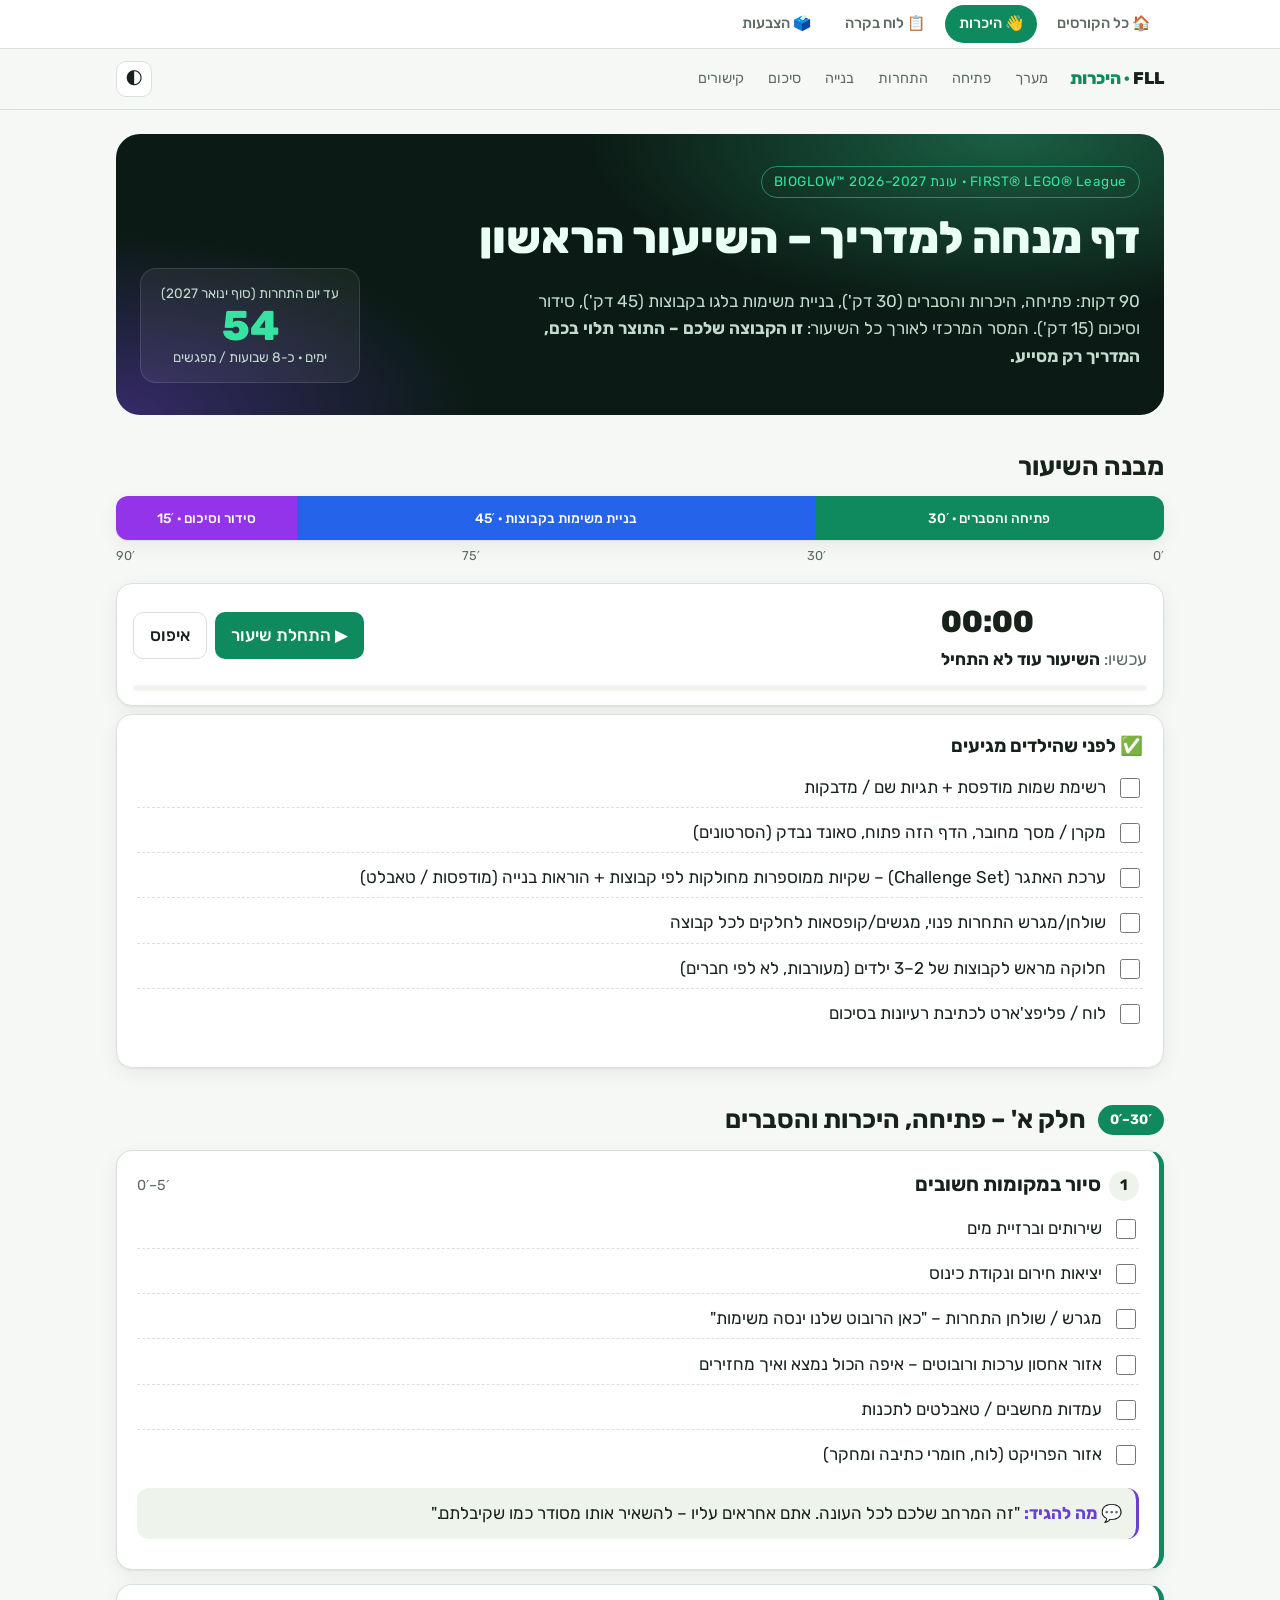
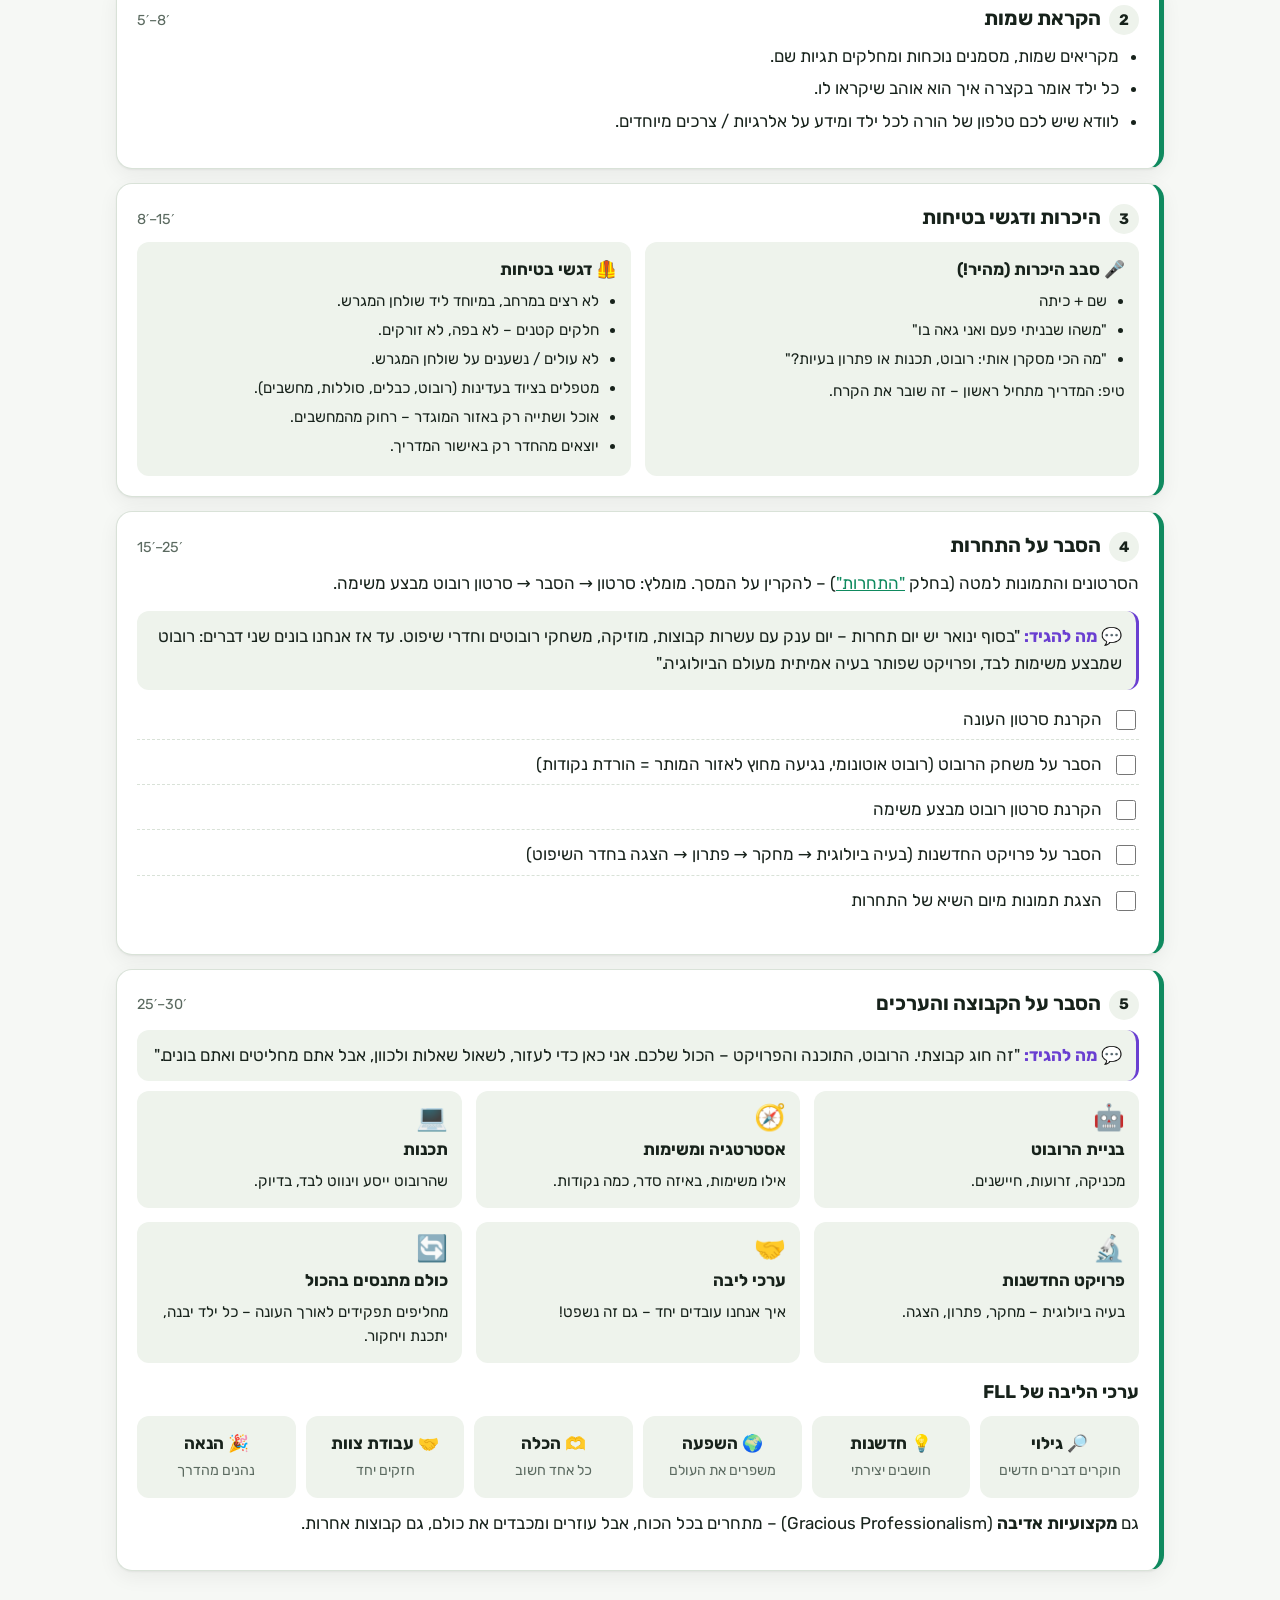
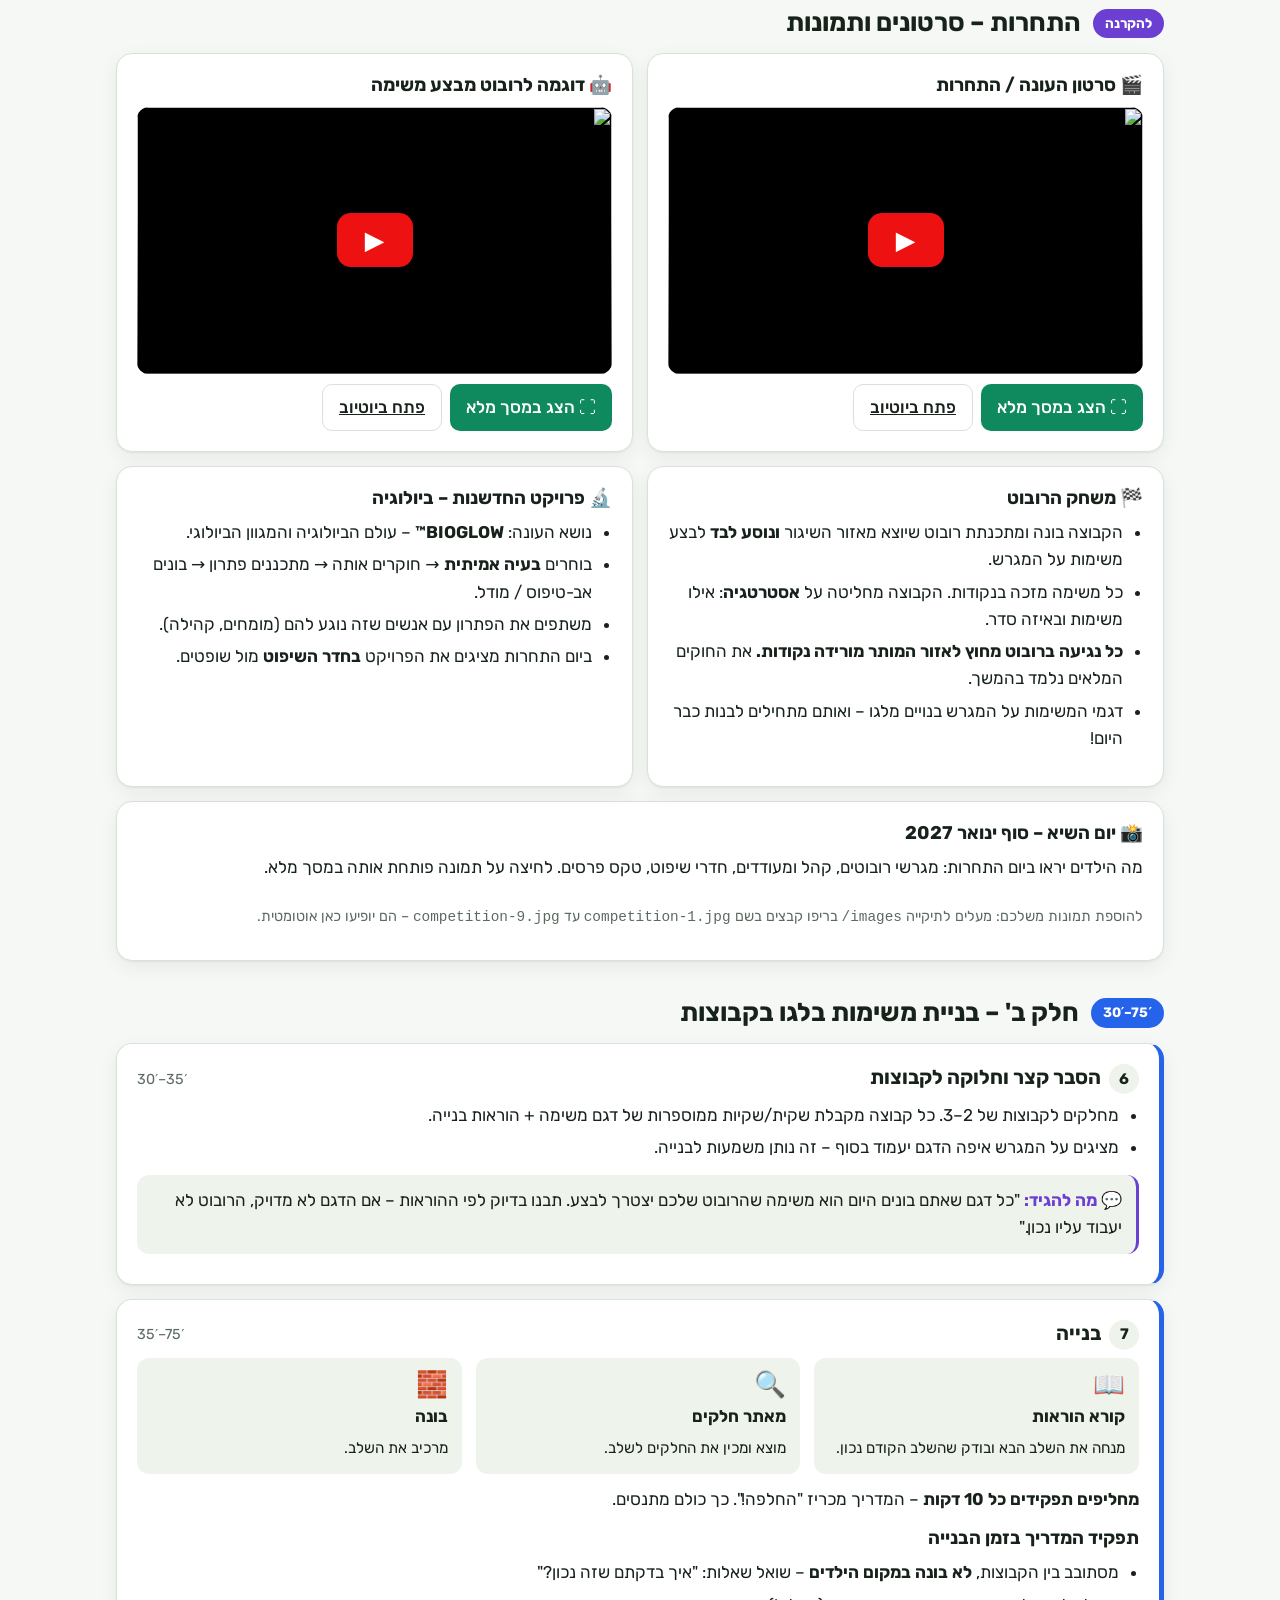
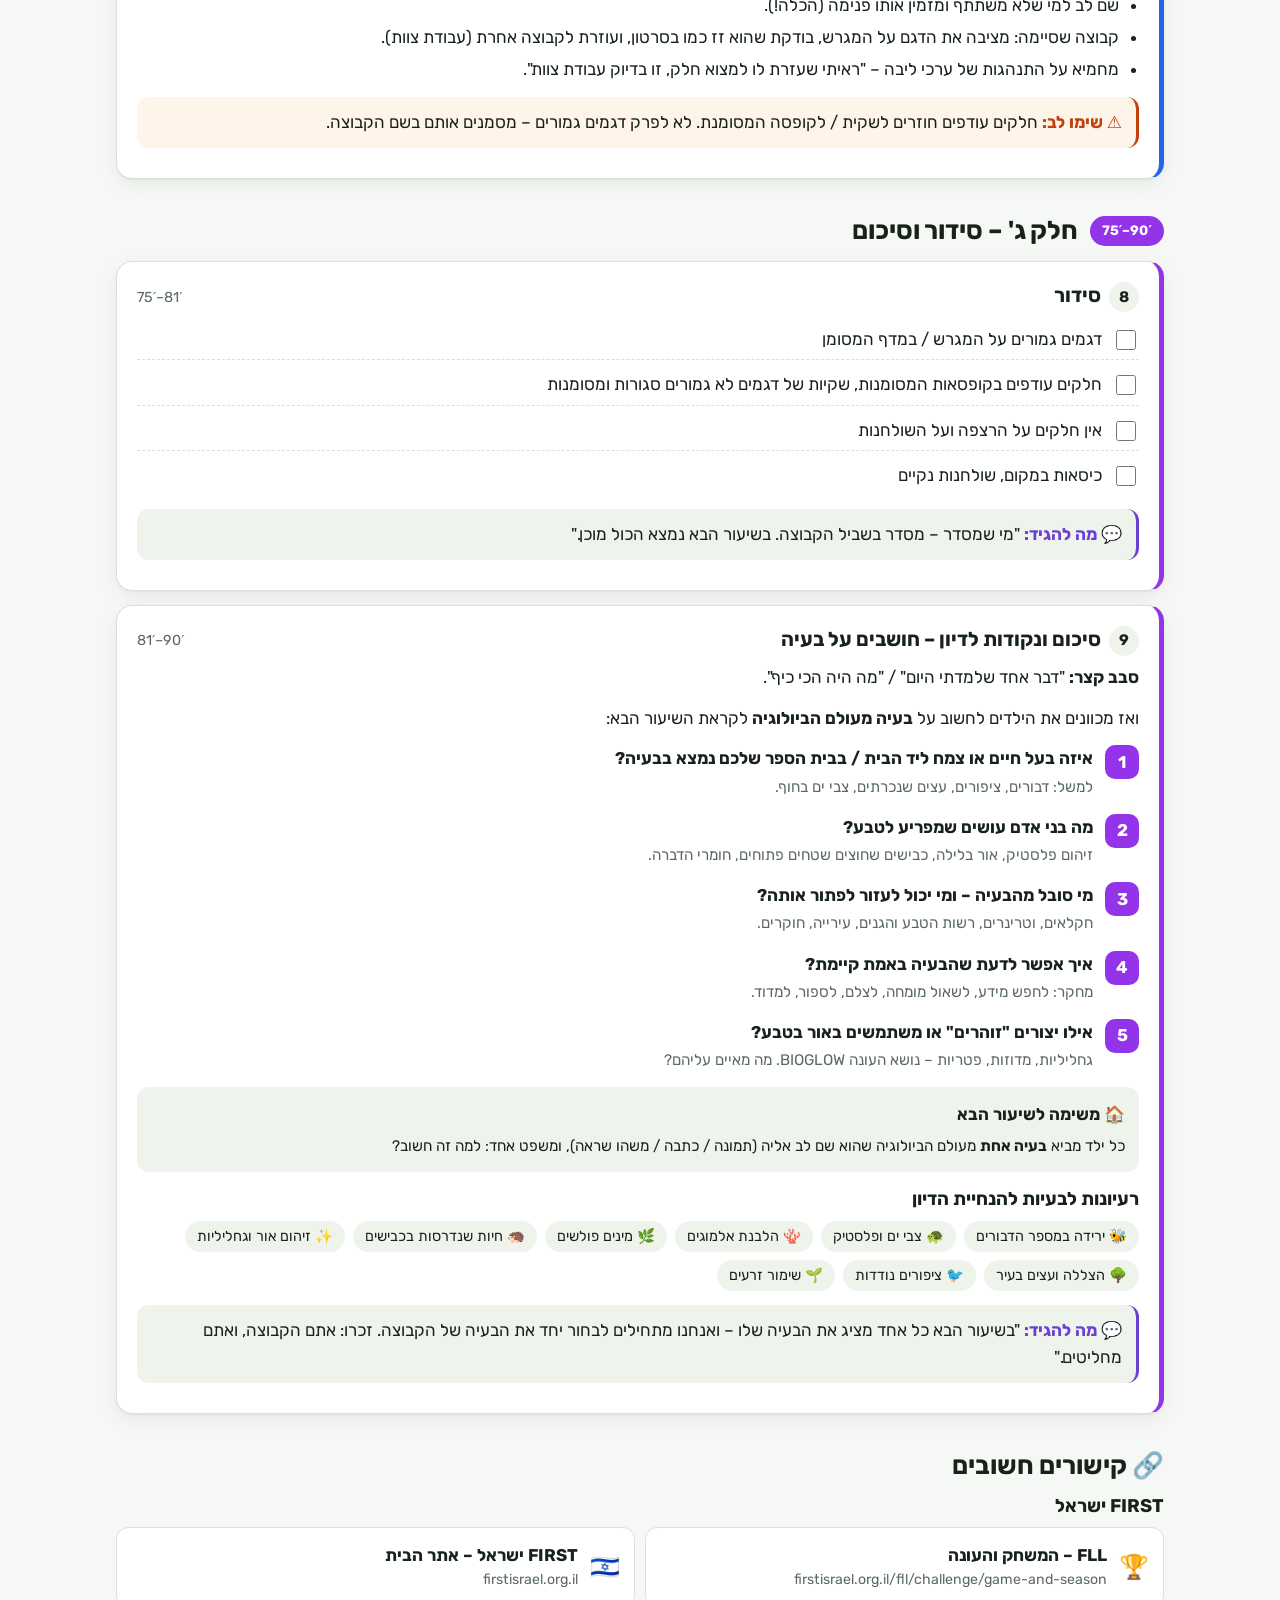
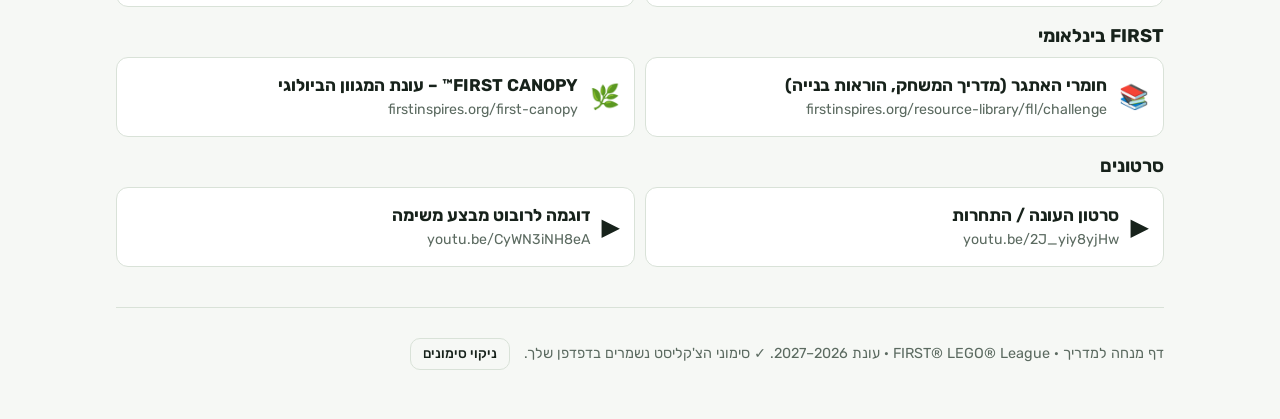
==== commit 938ba72c: "FLL – לוח בקרה לפי מפגש שבועי, משימות לפי תחום, ועמוד הצבעות לוח הבקרה (control.html): - נפתח על המפ" ====
--- a/fll/index.html
+++ b/fll/index.html
@@ -17,6 +17,7 @@
     <a href="../">🏠 כל הקורסים</a>
     <a href="index.html" aria-current="page">👋 היכרות</a>
     <a href="control.html">📋 לוח בקרה</a>
+    <a href="vote.html">🗳️ הצבעות</a>
   </div>
 </nav>
 
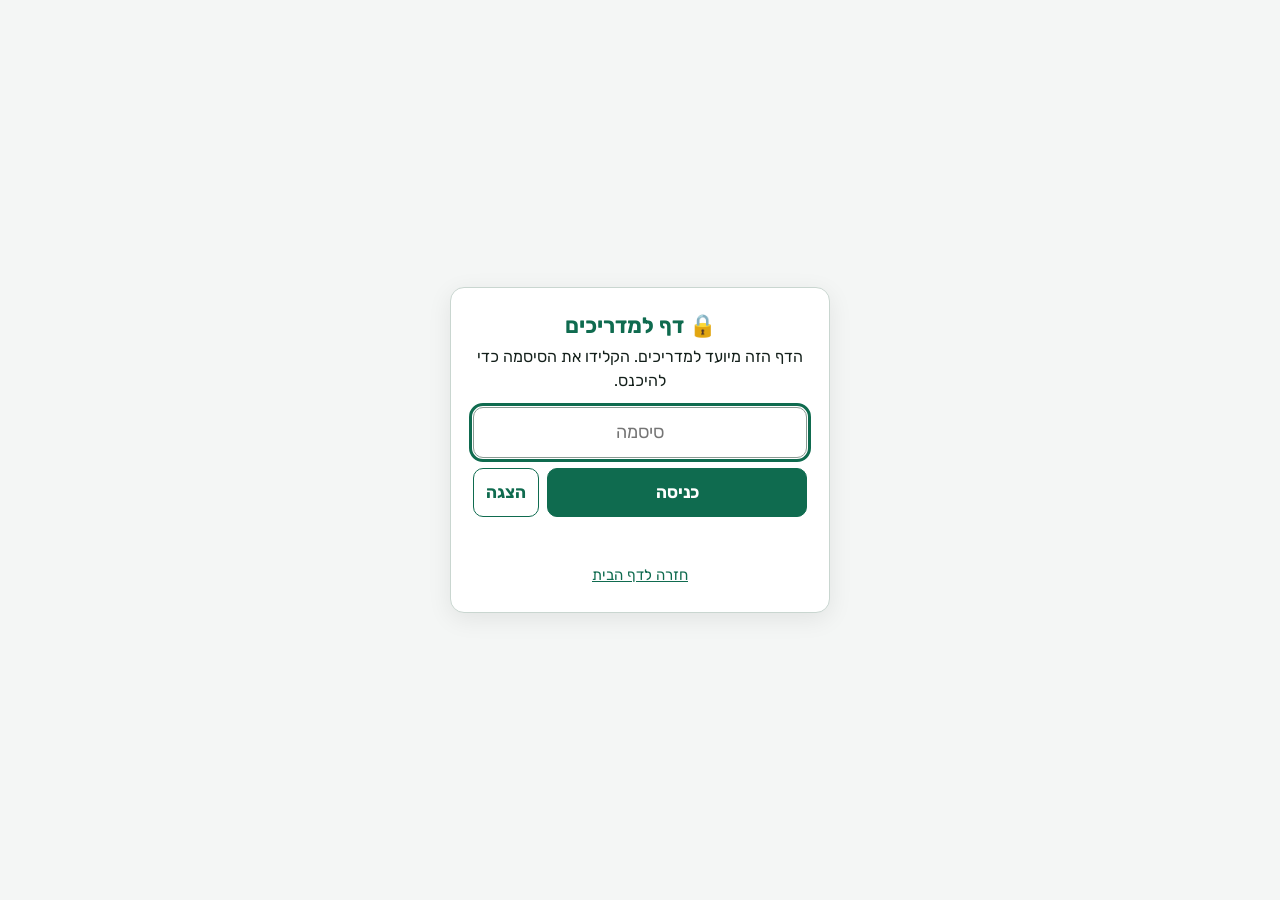
==== commit 6b1c8fdb: "שער סיסמה לדפי המדריך (מנעול רך) ב-FLL ובמיקרוביט - shared/gate.js: מסך סיסמה בעברית, הכניסה נזכרת ע" ====
--- a/fll/index.html
+++ b/fll/index.html
@@ -3,6 +3,7 @@
 <head>
 <meta charset="utf-8">
 <meta name="viewport" content="width=device-width, initial-scale=1">
+<script src="../shared/gate.js" data-home="../"></script>
 <title>FLL – היכרות (שיעור ראשון)</title>
 <meta name="description" content="דף מנחה למדריך לשיעור הראשון עם קבוצת FIRST LEGO League – עונת BIOGLOW">
 <link rel="preconnect" href="https://fonts.googleapis.com">
